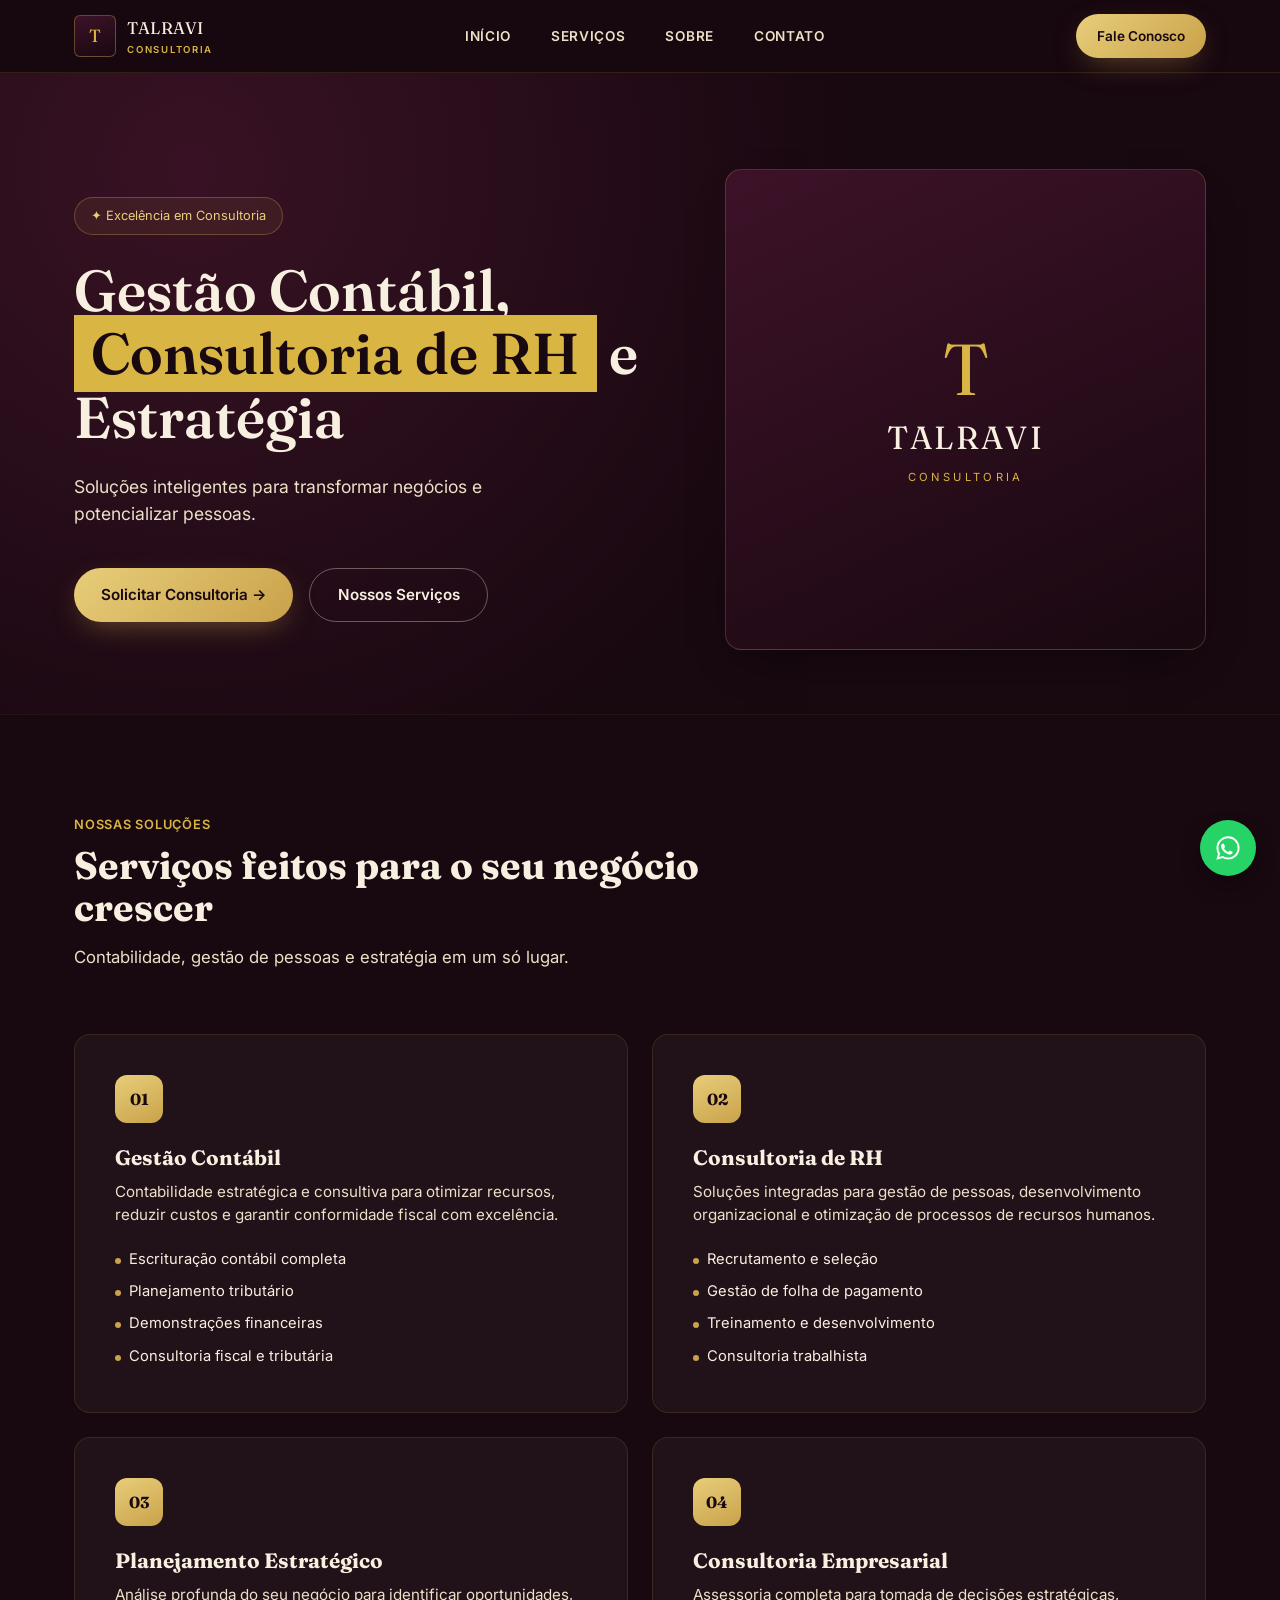
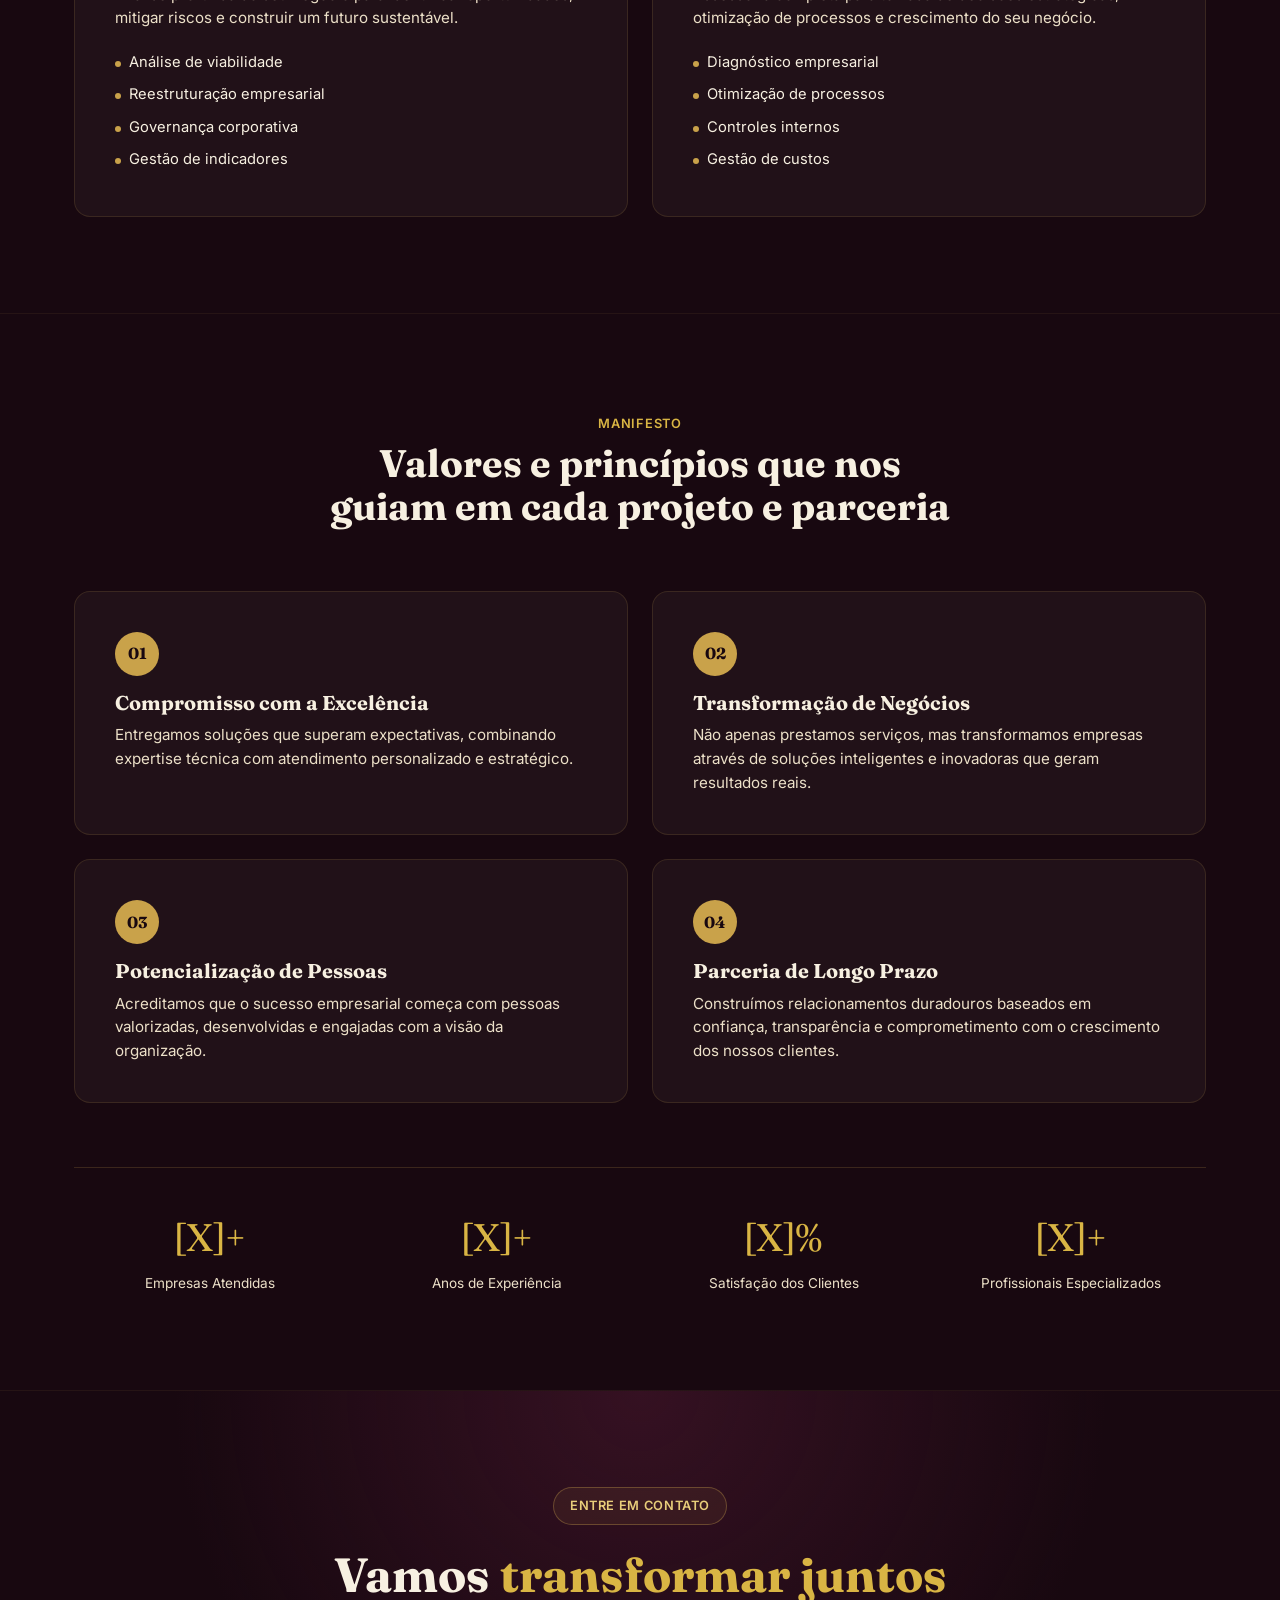
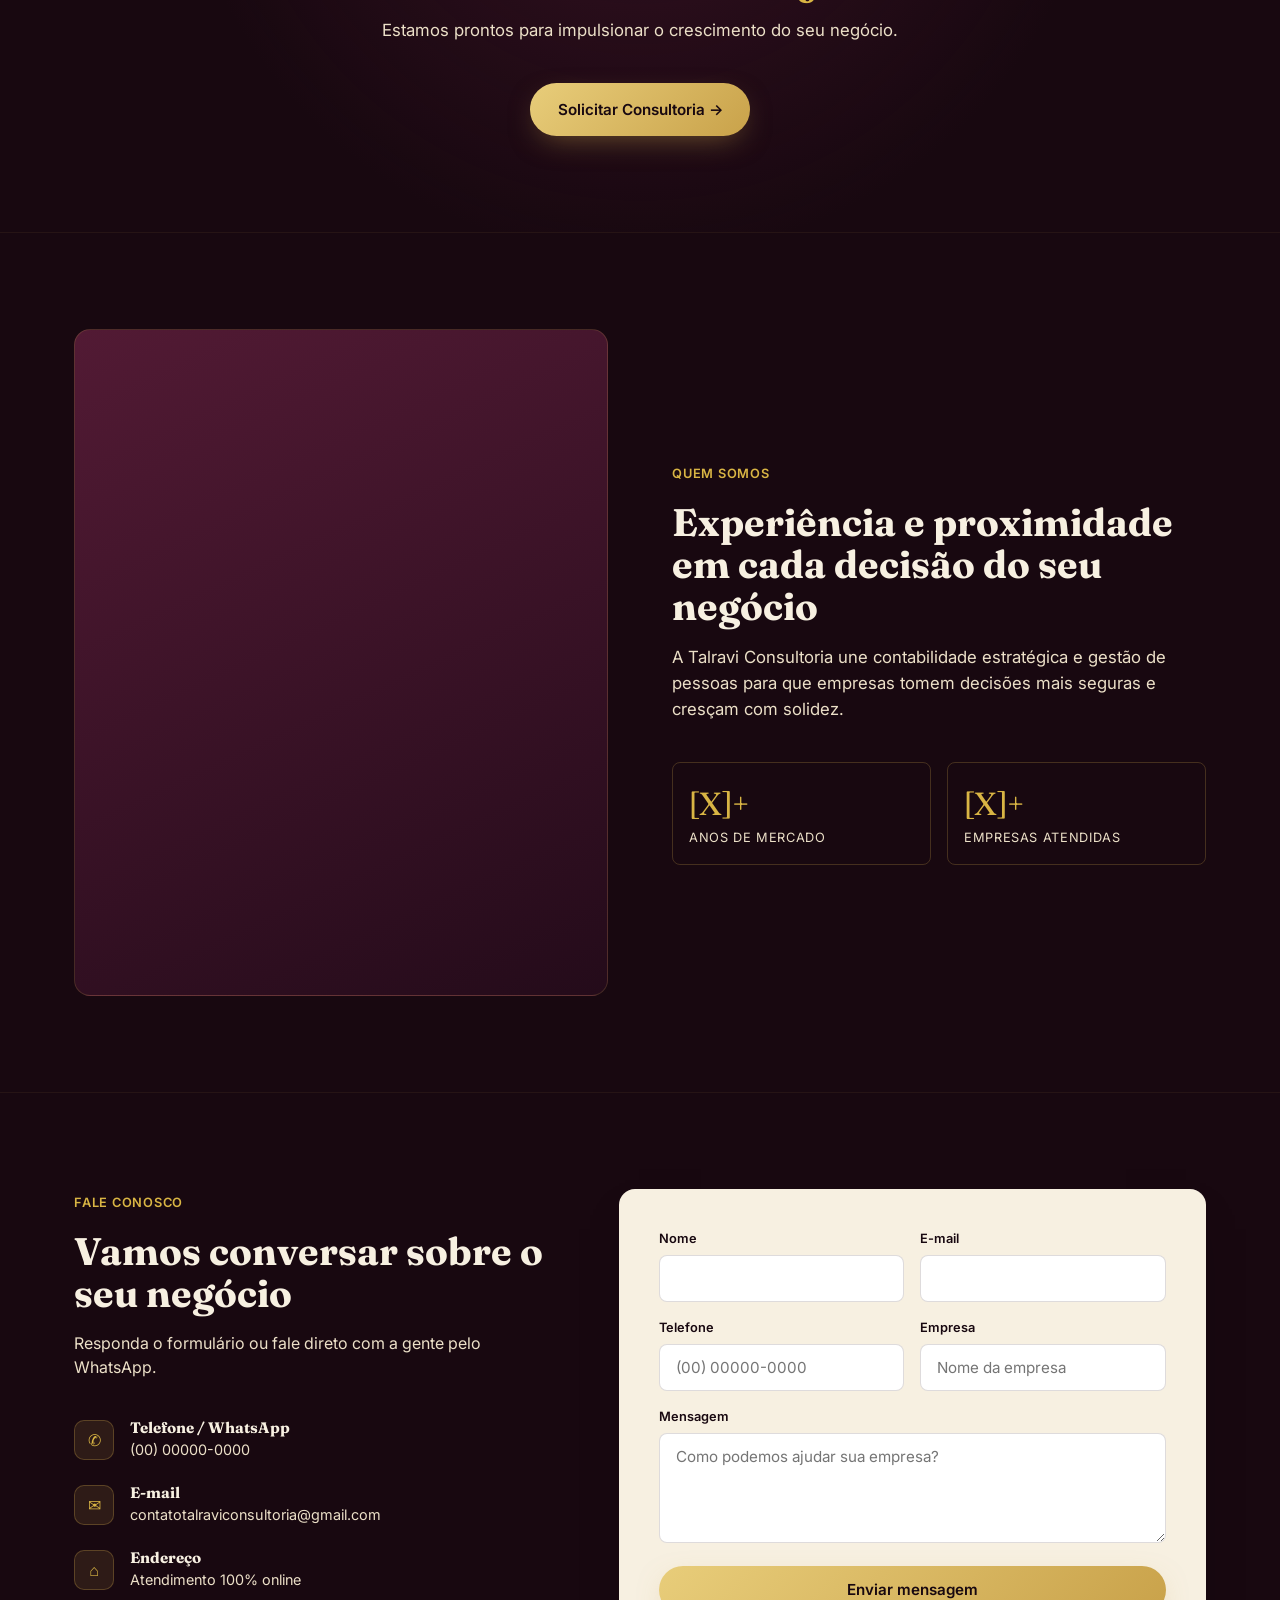
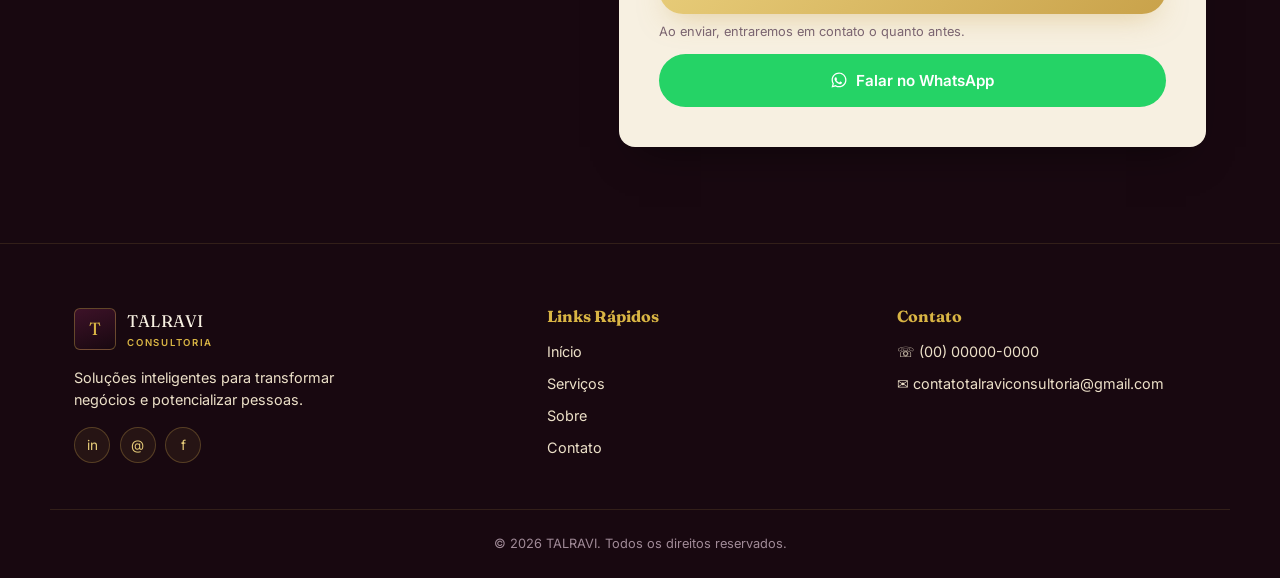
==== index.html @ aa371573 "Update index.html" ====
<!DOCTYPE html>
<html lang="pt-BR">
<head>
<meta charset="UTF-8" />
<meta name="viewport" content="width=device-width, initial-scale=1.0" />
<title>Talravi Consultoria — Gestão Contábil e Consultoria de RH</title>
<meta name="description" content="Talravi Consultoria: gestão contábil, consultoria de RH, planejamento estratégico e consultoria empresarial para transformar negócios e potencializar pessoas." />
<link rel="preconnect" href="https://fonts.googleapis.com">
<link rel="preconnect" href="https://fonts.gstatic.com" crossorigin>
<link href="https://fonts.googleapis.com/css2?family=Fraunces:opsz,wght@9..144,500;9..144,600;9..144,700&family=Inter:wght@400;500;600;700&display=swap" rel="stylesheet">
<link rel="stylesheet" href="css/style.css" />
</head>
<body>

<header class="site-header">
  <div class="container">
    <a href="#inicio" class="brand">
      <span class="brand-mark">T</span>
      <span class="brand-name">TALRAVI<small>CONSULTORIA</small></span>
    </a>

    <nav class="nav-links" aria-label="Navegação principal">
      <a href="#inicio">Início</a>
      <a href="#servicos">Serviços</a>
      <a href="#sobre">Sobre</a>
      <a href="#contato">Contato</a>
    </nav>

    <div class="header-actions">
      <a href="#contato" class="btn btn-gold btn-sm">Fale Conosco</a>
      <button class="nav-toggle" aria-label="Abrir menu" aria-expanded="false">
        <span></span>
      </button>
    </div>
  </div>
</header>

<main>

  <!-- ===== HERO ===== -->
  <section class="hero" id="inicio">
    <div class="container">
      <div class="hero-copy">
        <span class="eyebrow-pill">✦ Excelência em Consultoria</span>
        <h1 class="hero-title">Gestão Contábil, <mark>Consultoria de RH</mark> e Estratégia</h1>
        <p class="hero-subtitle">Soluções inteligentes para transformar negócios e potencializar pessoas.</p>
        <div class="hero-cta">
          <a href="#contato" class="btn btn-gold">Solicitar Consultoria →</a>
          <a href="#servicos" class="btn btn-outline">Nossos Serviços</a>
        </div>
      </div>
      <div class="hero-visual">
        <div class="brand-lockup">
          <div class="glyph">T</div>
          <div class="word">TALRAVI</div>
          <div class="sub">Consultoria</div>
        </div>
      </div>
    </div>
  </section>

  <!-- ===== SERVIÇOS ===== -->
  <section class="services" id="servicos">
    <div class="container">
      <div class="section-head">
        <span class="eyebrow">Nossas Soluções</span>
        <h2>Serviços feitos para o seu negócio crescer</h2>
        <p>Contabilidade, gestão de pessoas e estratégia em um só lugar.</p>
      </div>

      <div class="services-grid">

        <article class="service-card">
          <span class="badge">01</span>
          <h3>Gestão Contábil</h3>
          <p class="desc">Contabilidade estratégica e consultiva para otimizar recursos, reduzir custos e garantir conformidade fiscal com excelência.</p>
          <ul>
            <li>Escrituração contábil completa</li>
            <li>Planejamento tributário</li>
            <li>Demonstrações financeiras</li>
            <li>Consultoria fiscal e tributária</li>
          </ul>
        </article>

        <article class="service-card">
          <span class="badge">02</span>
          <h3>Consultoria de RH</h3>
          <p class="desc">Soluções integradas para gestão de pessoas, desenvolvimento organizacional e otimização de processos de recursos humanos.</p>
          <ul>
            <li>Recrutamento e seleção</li>
            <li>Gestão de folha de pagamento</li>
            <li>Treinamento e desenvolvimento</li>
            <li>Consultoria trabalhista</li>
          </ul>
        </article>

        <article class="service-card">
          <span class="badge">03</span>
          <h3>Planejamento Estratégico</h3>
          <p class="desc">Análise profunda do seu negócio para identificar oportunidades, mitigar riscos e construir um futuro sustentável.</p>
          <ul>
            <li>Análise de viabilidade</li>
            <li>Reestruturação empresarial</li>
            <li>Governança corporativa</li>
            <li>Gestão de indicadores</li>
          </ul>
        </article>

        <article class="service-card">
          <span class="badge">04</span>
          <h3>Consultoria Empresarial</h3>
          <p class="desc">Assessoria completa para tomada de decisões estratégicas, otimização de processos e crescimento do seu negócio.</p>
          <ul>
            <li>Diagnóstico empresarial</li>
            <li>Otimização de processos</li>
            <li>Controles internos</li>
            <li>Gestão de custos</li>
          </ul>
        </article>

      </div>
    </div>
  </section>

  <!-- ===== MANIFESTO / VALORES ===== -->
  <section class="manifesto" id="manifesto">
    <div class="container">
      <div class="section-head on-dark center">
        <span class="eyebrow">Manifesto</span>
        <h2>Valores e princípios que nos guiam em cada projeto e parceria</h2>
      </div>
      <div class="manifesto-grid">
        <article class="manifesto-card">
          <span class="badge-round">01</span>
          <h3>Compromisso com a Excelência</h3>
          <p>Entregamos soluções que superam expectativas, combinando expertise técnica com atendimento personalizado e estratégico.</p>
        </article>
        <article class="manifesto-card">
          <span class="badge-round">02</span>
          <h3>Transformação de Negócios</h3>
          <p>Não apenas prestamos serviços, mas transformamos empresas através de soluções inteligentes e inovadoras que geram resultados reais.</p>
        </article>
        <article class="manifesto-card">
          <span class="badge-round">03</span>
          <h3>Potencialização de Pessoas</h3>
          <p>Acreditamos que o sucesso empresarial começa com pessoas valorizadas, desenvolvidas e engajadas com a visão da organização.</p>
        </article>
        <article class="manifesto-card">
          <span class="badge-round">04</span>
          <h3>Parceria de Longo Prazo</h3>
          <p>Construímos relacionamentos duradouros baseados em confiança, transparência e comprometimento com o crescimento dos nossos clientes.</p>
        </article>
      </div>

      <!-- TODO: confirme com a cliente se estes números são reais antes de publicar -->
      <div class="stats-bar">
        <div class="stat-item"><div class="num">[X]+</div><div class="label">Empresas Atendidas</div></div>
        <div class="stat-item"><div class="num">[X]+</div><div class="label">Anos de Experiência</div></div>
        <div class="stat-item"><div class="num">[X]%</div><div class="label">Satisfação dos Clientes</div></div>
        <div class="stat-item"><div class="num">[X]+</div><div class="label">Profissionais Especializados</div></div>
      </div>
    </div>
  </section>

  <!-- ===== CTA ===== -->
  <section class="cta-banner">
    <div class="container">
      <span class="eyebrow-pill dark">Entre em Contato</span>
      <h2>Vamos <span class="highlight">transformar juntos</span></h2>
      <p>Estamos prontos para impulsionar o crescimento do seu negócio.</p>
      <a href="#contato" class="btn btn-gold">Solicitar Consultoria →</a>
    </div>
  </section>

  <!-- ===== SOBRE ===== -->
  <!-- TODO: troque o texto abaixo pelo conteúdo real que a Talravi te enviar -->
  <section class="about" id="sobre">
    <div class="container">
      <div class="about-media"></div>
      <div class="about-copy">
        <span class="eyebrow">Quem Somos</span>
        <h2 style="color: var(--cream-100); font-size: clamp(1.8rem, 3vw, 2.5rem); margin-top: 1rem;">
          Experiência e proximidade em cada decisão do seu negócio
        </h2>
        <p style="margin-top: 1rem; color: var(--cream-200); font-size: 1.05rem;">
          A Talravi Consultoria une contabilidade estratégica e gestão de pessoas para que empresas tomem decisões
          mais seguras e cresçam com solidez.
        </p>
        <div class="about-stats">
          <div class="stat"><div class="num">[X]+</div><div class="label">Anos de mercado</div></div>
          <div class="stat"><div class="num">[X]+</div><div class="label">Empresas atendidas</div></div>
        </div>
      </div>
    </div>
  </section>

  <!-- ===== CONTATO ===== -->
  <section class="contact" id="contato">
    <div class="container">
      <div class="contact-info">
        <span class="eyebrow">Fale Conosco</span>
        <h2 style="color: var(--cream-100); font-size: clamp(1.8rem, 3vw, 2.5rem); margin-top: 1rem;">
          Vamos conversar sobre o seu negócio
        </h2>
        <p style="margin-top: 1rem; color: var(--cream-200);">Responda o formulário ou fale direto com a gente pelo WhatsApp.</p>

        <div class="contact-info-list">
          <div class="contact-info-item">
            <span class="icon">✆</span>
            <div><h4>Telefone / WhatsApp</h4><p>(00) 00000-0000</p></div>
          </div>
          <div class="contact-info-item">
            <span class="icon">✉</span>
            <div><h4>E-mail</h4><p>contatotalraviconsultoria@gmail.com</p></div>
          </div>
          <div class="contact-info-item">
            <span class="icon">⌂</span>
            <div><h4>Endereço</h4><p>Atendimento 100% online</p></div>
          </div>
        </div>
      </div>

      <form class="contact-form" id="contact-form">
        <div class="form-row">
          <div class="field">
            <label for="nome">Nome</label>
            <input type="text" id="nome" name="nome" required />
          </div>
          <div class="field">
            <label for="email">E-mail</label>
            <input type="email" id="email" name="email" required />
          </div>
        </div>
        <div class="form-row">
          <div class="field">
            <label for="telefone">Telefone</label>
            <input type="tel" id="telefone" name="telefone" placeholder="(00) 00000-0000" />
          </div>
          <div class="field">
            <label for="empresa">Empresa</label>
            <input type="text" id="empresa" name="empresa" placeholder="Nome da empresa" />
          </div>
        </div>
        <div class="field">
          <label for="mensagem">Mensagem</label>
          <textarea id="mensagem" name="mensagem" placeholder="Como podemos ajudar sua empresa?" required></textarea>
        </div>
        <button type="submit" class="btn btn-gold" style="width: 100%; justify-content: center;">Enviar mensagem</button>
        <p class="form-note">Ao enviar, entraremos em contato o quanto antes.</p>
        <p class="form-status" id="form-status"></p>

        <!-- TODO: troque SEUNUMERO pelo número de WhatsApp da Talravi -->
        <a href="https://wa.me/55SNUMERO" target="_blank" rel="noopener" class="btn btn-whatsapp" style="width: 100%; justify-content: center; margin-top: 0.8rem;">
          <svg width="18" height="18" viewBox="0 0 24 24" fill="currentColor"><path d="M12.04 2C6.58 2 2.13 6.45 2.13 11.91c0 1.75.46 3.45 1.32 4.95L2.05 22l5.25-1.38a9.9 9.9 0 0 0 4.74 1.21h.01c5.46 0 9.9-4.45 9.9-9.91 0-2.65-1.03-5.14-2.9-7.01A9.82 9.82 0 0 0 12.04 2m0 1.67c2.2 0 4.27.86 5.82 2.42a8.2 8.2 0 0 1 2.41 5.82c0 4.54-3.7 8.23-8.24 8.23a8.2 8.2 0 0 1-4.19-1.15l-.3-.18-3.12.82.83-3.04-.2-.31a8.18 8.18 0 0 1-1.25-4.37c0-4.54 3.7-8.24 8.24-8.24m-4.53 4.7c-.16 0-.42.06-.64.3-.22.24-.85.83-.85 2.03 0 1.2.87 2.35 1 2.51.12.16 1.7 2.71 4.2 3.7 2.07.82 2.49.66 2.94.62.45-.04 1.45-.59 1.65-1.16.2-.57.2-1.06.14-1.16-.06-.1-.22-.16-.46-.28-.24-.12-1.45-.72-1.68-.8-.22-.08-.38-.12-.55.12-.16.24-.63.8-.77.96-.14.16-.28.18-.52.06-.24-.12-1.02-.38-1.94-1.2-.72-.64-1.2-1.43-1.34-1.67-.14-.24-.02-.37.1-.49.11-.11.24-.28.36-.42.12-.14.16-.24.24-.4.08-.16.04-.3-.02-.42-.06-.12-.55-1.34-.76-1.83-.2-.48-.4-.42-.55-.42h-.47Z"/></svg>
          Falar no WhatsApp
        </a>
      </form>
    </div>
  </section>

</main>

<footer class="site-footer">
  <div class="container footer-grid">
    <div class="footer-col footer-brand">
      <div class="brand">
        <span class="brand-mark">T</span>
        <span class="brand-name">TALRAVI<small>CONSULTORIA</small></span>
      </div>
      <p>Soluções inteligentes para transformar negócios e potencializar pessoas.</p>
      <div class="footer-social">
        <!-- TODO: troque # pelos links reais das redes sociais -->
        <a href="#" aria-label="LinkedIn" target="_blank" rel="noopener">in</a>
        <a href="#" aria-label="Instagram" target="_blank" rel="https://www.instagram.com/talravi.consultoria">@</a>
        <a href="#" aria-label="Facebook" target="_blank" rel="noopener">f</a>
      </div>
    </div>

    <div class="footer-col">
      <h4>Links Rápidos</h4>
      <a href="#inicio">Início</a>
      <a href="#servicos">Serviços</a>
      <a href="#sobre">Sobre</a>
      <a href="#contato">Contato</a>
    </div>

    <div class="footer-col">
      <h4>Contato</h4>
      <!-- TODO: substitua pelos dados reais -->
      <p>☏ (00) 00000-0000</p>
      <p>✉ contatotalraviconsultoria@gmail.com</p>
    </div>
  </div>

  <div class="container footer-bottom">
    <p class="footer-copy">© <span id="year"></span> TALRAVI. Todos os direitos reservados.</p>
  </div>
</footer>

<!-- TODO: troque SEUNUMERO pelo número de WhatsApp da Talravi (DDI+DDD+número, só dígitos) -->
<a class="whatsapp-float" href="https://wa.me/55SEUNUMERO" target="_blank" rel="noopener" aria-label="Falar no WhatsApp">
  <svg width="28" height="28" viewBox="0 0 24 24" fill="white"><path d="M12.04 2C6.58 2 2.13 6.45 2.13 11.91c0 1.75.46 3.45 1.32 4.95L2.05 22l5.25-1.38a9.9 9.9 0 0 0 4.74 1.21h.01c5.46 0 9.9-4.45 9.9-9.91 0-2.65-1.03-5.14-2.9-7.01A9.82 9.82 0 0 0 12.04 2m0 1.67c2.2 0 4.27.86 5.82 2.42a8.2 8.2 0 0 1 2.41 5.82c0 4.54-3.7 8.23-8.24 8.23a8.2 8.2 0 0 1-4.19-1.15l-.3-.18-3.12.82.83-3.04-.2-.31a8.18 8.18 0 0 1-1.25-4.37c0-4.54 3.7-8.24 8.24-8.24m-4.53 4.7c-.16 0-.42.06-.64.3-.22.24-.85.83-.85 2.03 0 1.2.87 2.35 1 2.51.12.16 1.7 2.71 4.2 3.7 2.07.82 2.49.66 2.94.62.45-.04 1.45-.59 1.65-1.16.2-.57.2-1.06.14-1.16-.06-.1-.22-.16-.46-.28-.24-.12-1.45-.72-1.68-.8-.22-.08-.38-.12-.55.12-.16.24-.63.8-.77.96-.14.16-.28.18-.52.06-.24-.12-1.02-.38-1.94-1.2-.72-.64-1.2-1.43-1.34-1.67-.14-.24-.02-.37.1-.49.11-.11.24-.28.36-.42.12-.14.16-.24.24-.4.08-.16.04-.3-.02-.42-.06-.12-.55-1.34-.76-1.83-.2-.48-.4-.42-.55-.42h-.47Z"/></svg>
</a>

<script src="js/main.js"></script>
</body>
</html>
---- css/style.css ----
/* ==========================================================================
   Talravi Consultoria — style.css
   Tema unificado: fundo vinho escuro em toda a página + acentos dourados.
   ========================================================================== */

:root {
  --wine-950: #180810;
  --wine-900: #240b1a;
  --wine-800: #3d1228;
  --wine-700: #521a34;
  --gold-500: #c9a24a;
  --gold-400: #d9b544;
  --gold-300: #e8cd7a;
  --cream-100: #f7f0e1;
  --cream-200: #ece0c8;
  --ink-900: #211018;
  --white: #ffffff;

  --font-display: "Fraunces", "Playfair Display", Georgia, serif;
  --font-body: "Inter", -apple-system, BlinkMacSystemFont, sans-serif;

  --space-1: 0.5rem;
  --space-2: 1rem;
  --space-3: 1.5rem;
  --space-4: 2.5rem;
  --space-5: 4rem;
  --space-6: 6rem;

  --radius-sm: 8px;
  --radius-md: 16px;
  --radius-pill: 999px;

  --shadow-card: 0 20px 40px -20px rgba(0, 0, 0, 0.5);
  --shadow-gold: 0 10px 30px -10px rgba(201, 162, 74, 0.5);
}

*, *::before, *::after { box-sizing: border-box; }
html { scroll-behavior: smooth; }
body {
  margin: 0;
  font-family: var(--font-body);
  color: var(--cream-100);
  background: var(--wine-950);
  line-height: 1.55;
  -webkit-font-smoothing: antialiased;
}
img { max-width: 100%; display: block; }
a { color: inherit; text-decoration: none; }
ul { list-style: none; margin: 0; padding: 0; }
h1, h2, h3, h4 { font-family: var(--font-display); margin: 0; line-height: 1.1; }
p { margin: 0; }
button { font-family: inherit; cursor: pointer; border: none; background: none; }

:focus-visible { outline: 3px solid var(--gold-400); outline-offset: 3px; }

@media (prefers-reduced-motion: reduce) {
  *, *::before, *::after {
    animation-duration: 0.01ms !important;
    animation-iteration-count: 1 !important;
    transition-duration: 0.01ms !important;
    scroll-behavior: auto !important;
  }
}

.container { width: 100%; max-width: 1180px; margin-inline: auto; padding-inline: var(--space-3); }

.eyebrow {
  display: inline-flex; align-items: center; gap: 0.5rem;
  font-size: 0.8rem; letter-spacing: 0.06em; text-transform: uppercase;
  color: var(--gold-400); font-weight: 600;
}

/* ---------- Botões ---------- */
.btn {
  display: inline-flex; align-items: center; gap: 0.5rem;
  padding: 0.9rem 1.7rem; border-radius: var(--radius-pill);
  font-weight: 600; font-size: 0.95rem;
  transition: transform 0.2s ease, box-shadow 0.2s ease, background 0.2s ease;
  white-space: nowrap;
}
.btn:hover { transform: translateY(-2px); }
.btn-gold { background: linear-gradient(135deg, var(--gold-300), var(--gold-500)); color: var(--wine-950); box-shadow: var(--shadow-gold); }
.btn-gold:hover { box-shadow: 0 14px 34px -10px rgba(201, 162, 74, 0.65); }
.btn-outline { background: transparent; border: 1.5px solid rgba(247, 240, 225, 0.35); color: var(--cream-100); }
.btn-outline:hover { border-color: var(--gold-400); color: var(--gold-300); }
.btn-sm { padding: 0.7rem 1.3rem; font-size: 0.85rem; }
.btn-whatsapp { background: #25D366; color: #ffffff; }
.btn-whatsapp:hover { background: #21bd5a; }

/* ---------- Header ---------- */
.site-header {
  position: sticky; top: 0; z-index: 100;
  background: rgba(24, 8, 16, 0.92);
  backdrop-filter: blur(10px);
  border-bottom: 1px solid rgba(201, 162, 74, 0.15);
}
.site-header .container { display: flex; align-items: center; justify-content: space-between; padding-block: 0.9rem; position: relative; }
.brand { display: flex; align-items: center; gap: 0.7rem; }
.brand-mark {
  width: 42px; height: 42px; border-radius: 6px;
  background: linear-gradient(160deg, var(--wine-800), var(--wine-950));
  border: 1px solid rgba(201, 162, 74, 0.4);
  display: grid; place-items: center; color: var(--gold-400);
  font-family: var(--font-display); font-size: 1.1rem;
}
.brand-name { font-family: var(--font-display); color: var(--cream-100); font-size: 1.05rem; letter-spacing: 0.03em; }
.brand-name small { display: block; font-family: var(--font-body); font-size: 0.6rem; letter-spacing: 0.18em; color: var(--gold-400); font-weight: 600; margin-top: 2px; }

.nav-links { display: flex; gap: var(--space-4); }
.nav-links a {
  color: var(--cream-200); font-size: 0.85rem; font-weight: 600;
  letter-spacing: 0.05em; text-transform: uppercase;
  transition: color 0.2s ease; position: relative;
}
.nav-links a::after { content: ""; position: absolute; left: 0; bottom: -6px; width: 0; height: 2px; background: var(--gold-400); transition: width 0.2s ease; }
.nav-links a:hover { color: var(--gold-300); }
.nav-links a:hover::after { width: 100%; }

.header-actions { display: flex; align-items: center; gap: var(--space-2); }

.nav-toggle {
  display: none; width: 40px; height: 40px; border-radius: 8px;
  border: 1px solid rgba(201, 162, 74, 0.3);
  align-items: center; justify-content: center;
}
.nav-toggle span, .nav-toggle span::before, .nav-toggle span::after {
  content: ""; display: block; width: 18px; height: 2px; background: var(--gold-300); position: relative; transition: 0.2s ease;
}
.nav-toggle span::before { position: absolute; top: -6px; }
.nav-toggle span::after { position: absolute; top: 6px; }
.nav-toggle[aria-expanded="true"] span { background: transparent; }
.nav-toggle[aria-expanded="true"] span::before { transform: rotate(45deg); top: 0; }
.nav-toggle[aria-expanded="true"] span::after { transform: rotate(-45deg); top: 0; }

/* ---------- Hero ---------- */
.hero {
  background: radial-gradient(circle at 15% 15%, rgba(82, 26, 52, 0.55), transparent 55%), var(--wine-950);
  padding-block: var(--space-6) var(--space-5); overflow: hidden;
}
.hero .container { display: grid; grid-template-columns: 1.1fr 0.9fr; gap: var(--space-5); align-items: center; }
.hero-copy .eyebrow-pill {
  display: inline-flex; align-items: center; gap: 0.5rem;
  padding: 0.5rem 1rem; border-radius: var(--radius-pill);
  border: 1px solid rgba(201, 162, 74, 0.35); background: rgba(201, 162, 74, 0.08);
  font-size: 0.8rem; color: var(--gold-300); margin-bottom: var(--space-3);
}
.hero-title { font-size: clamp(2.4rem, 4.5vw, 3.6rem); font-weight: 600; color: var(--cream-100); }
.hero-title mark { background: var(--gold-400); color: var(--wine-950); padding: 0.05em 0.3em; box-decoration-break: clone; -webkit-box-decoration-break: clone; }
.hero-subtitle { margin-top: var(--space-3); font-size: 1.1rem; color: var(--cream-200); max-width: 42ch; }
.hero-cta { display: flex; flex-wrap: wrap; gap: var(--space-2); margin-top: var(--space-4); }
.hero-visual {
  aspect-ratio: 1 / 1; border-radius: var(--radius-md);
  background: linear-gradient(155deg, var(--wine-800), var(--wine-950));
  border: 1px solid rgba(201, 162, 74, 0.25);
  display: grid; place-items: center; box-shadow: var(--shadow-card);
}
.hero-visual .brand-lockup { text-align: center; color: var(--gold-300); }
.hero-visual .brand-lockup .glyph { font-family: var(--font-display); font-size: 4.5rem; color: var(--gold-400); line-height: 1; }
.hero-visual .brand-lockup .word { font-family: var(--font-display); font-size: 2rem; letter-spacing: 0.08em; color: var(--cream-100); margin-top: var(--space-1); }
.hero-visual .brand-lockup .sub { font-size: 0.7rem; letter-spacing: 0.3em; text-transform: uppercase; color: var(--gold-400); margin-top: 0.4rem; }

/* ---------- Seções genéricas ---------- */
section { padding-block: var(--space-6); border-top: 1px solid rgba(201, 162, 74, 0.08); }
.hero { border-top: none; }
.section-head { max-width: 640px; margin-bottom: var(--space-5); }
.section-head h2 { font-size: clamp(1.8rem, 3vw, 2.5rem); margin-top: var(--space-1); color: var(--cream-100); }
.section-head p { margin-top: var(--space-2); color: var(--cream-200); font-size: 1.05rem; }
.section-head.center { margin-inline: auto; text-align: center; }

/* ---------- Serviços ---------- */
.services-grid { display: grid; grid-template-columns: repeat(2, 1fr); gap: var(--space-3); }
.service-card {
  background: rgba(247, 240, 225, 0.04); border-radius: var(--radius-md); padding: var(--space-4);
  border: 1px solid rgba(201, 162, 74, 0.15);
  position: relative; overflow: hidden;
}
.service-card .badge {
  width: 48px; height: 48px; border-radius: 12px;
  background: linear-gradient(155deg, var(--gold-300), var(--gold-500));
  display: grid; place-items: center; color: var(--wine-950);
  font-family: var(--font-display); font-weight: 700; margin-bottom: var(--space-3);
}
.service-card h3 { font-size: 1.3rem; color: var(--cream-100); margin-bottom: 0.6rem; }
.service-card p.desc { color: var(--cream-200); font-size: 0.95rem; margin-bottom: var(--space-2); }
.service-card ul li { display: flex; align-items: baseline; gap: 0.5rem; padding: 0.3rem 0; font-size: 0.92rem; color: var(--cream-100); }
.service-card ul li::before { content: ""; width: 6px; height: 6px; border-radius: 50%; background: var(--gold-500); flex-shrink: 0; }

/* ---------- Manifesto ---------- */
.manifesto-grid { display: grid; grid-template-columns: repeat(2, 1fr); gap: var(--space-3); }
.manifesto-card { background: rgba(247, 240, 225, 0.04); border: 1px solid rgba(201, 162, 74, 0.15); border-radius: var(--radius-md); padding: var(--space-4); }
.badge-round {
  display: inline-grid; place-items: center; width: 44px; height: 44px; border-radius: 50%;
  background: var(--gold-500); color: var(--wine-950); font-family: var(--font-display); font-weight: 700; margin-bottom: var(--space-2);
}
.manifesto-card h3 { font-size: 1.25rem; color: var(--cream-100); margin-bottom: 0.6rem; }
.manifesto-card p { color: var(--cream-200); font-size: 0.95rem; }

.stats-bar {
  margin-top: var(--space-5); padding-top: var(--space-4);
  border-top: 1px solid rgba(201, 162, 74, 0.2);
  display: grid; grid-template-columns: repeat(4, 1fr); gap: var(--space-2); text-align: center;
}
.stats-bar .num { font-family: var(--font-display); font-size: 2.4rem; color: var(--gold-400); }
.stats-bar .label { font-size: 0.85rem; color: var(--cream-200); margin-top: 0.3rem; }

/* ---------- CTA banner ---------- */
.cta-banner {
  text-align: center;
  background: radial-gradient(circle at 50% 0%, rgba(82, 26, 52, 0.5), transparent 60%), var(--wine-950);
}
.cta-banner .eyebrow-pill.dark {
  display: inline-flex; padding: 0.5rem 1rem; border-radius: var(--radius-pill);
  border: 1px solid rgba(201, 162, 74, 0.35); background: rgba(201, 162, 74, 0.08);
  color: var(--gold-300); font-size: 0.8rem; font-weight: 600;
  letter-spacing: 0.05em; text-transform: uppercase; margin-bottom: var(--space-3);
}
.cta-banner h2 { font-size: clamp(2rem, 4vw, 3rem); color: var(--cream-100); }
.cta-banner h2 .highlight { color: var(--gold-400); }
.cta-banner p { margin-top: var(--space-2); color: var(--cream-200); font-size: 1.05rem; }
.cta-banner .btn { margin-top: var(--space-4); }

/* ---------- Sobre ---------- */
.about .container { display: grid; grid-template-columns: 1fr 1fr; gap: var(--space-5); align-items: center; }
.about-stats { display: grid; grid-template-columns: repeat(2, 1fr); gap: var(--space-2); margin-top: var(--space-4); }
.stat { border: 1px solid rgba(201, 162, 74, 0.25); border-radius: var(--radius-sm); padding: var(--space-2); }
.stat .num { font-family: var(--font-display); font-size: 2rem; color: var(--gold-400); }
.stat .label { font-size: 0.8rem; color: var(--cream-200); text-transform: uppercase; letter-spacing: 0.05em; }
.about-media { aspect-ratio: 4 / 5; border-radius: var(--radius-md); background: linear-gradient(155deg, var(--wine-700), var(--wine-900)); border: 1px solid rgba(201, 162, 74, 0.2); }

/* ---------- Contato ---------- */
.contact .container { display: grid; grid-template-columns: 0.9fr 1.1fr; gap: var(--space-5); }
.contact-info-list { margin-top: var(--space-4); display: flex; flex-direction: column; gap: var(--space-3); }
.contact-info-item { display: flex; gap: var(--space-2); align-items: flex-start; }
.contact-info-item .icon {
  width: 40px; height: 40px; border-radius: 10px;
  background: rgba(201, 162, 74, 0.12); border: 1px solid rgba(201, 162, 74, 0.3);
  display: grid; place-items: center; color: var(--gold-400); flex-shrink: 0;
}
.contact-info-item h4 { font-size: 0.95rem; color: var(--cream-100); }
.contact-info-item p { color: var(--cream-200); font-size: 0.9rem; margin-top: 2px; }

.contact-form { background: var(--cream-100); border-radius: var(--radius-md); padding: var(--space-4); color: var(--ink-900); box-shadow: var(--shadow-card); }
.form-row { display: grid; grid-template-columns: 1fr 1fr; gap: var(--space-2); }
.field { margin-bottom: var(--space-2); }
.field label { display: block; font-size: 0.8rem; font-weight: 600; margin-bottom: 0.4rem; color: var(--wine-950); }
.field input, .field textarea {
  width: 100%; padding: 0.8rem 1rem; border-radius: var(--radius-sm);
  border: 1.5px solid rgba(33, 16, 24, 0.15); font-family: var(--font-body); font-size: 0.95rem;
  background: var(--white); color: var(--ink-900); transition: border-color 0.2s ease;
}
.field input:focus, .field textarea:focus { border-color: var(--gold-500); outline: none; }
.field textarea { resize: vertical; min-height: 110px; }
.form-note { font-size: 0.8rem; color: #7a6470; margin-top: var(--space-1); }
.form-status { font-size: 0.9rem; margin-top: var(--space-2); display: none; }
.form-status.visible { display: block; }
.form-status.ok { color: #2f7d4f; }
.form-status.err { color: #b23b3b; }

/* ---------- Footer ---------- */
.site-footer { background: var(--wine-950); border-top: 1px solid rgba(201, 162, 74, 0.15); color: var(--cream-200); padding-block: var(--space-5) var(--space-3); }
.footer-grid { display: grid; grid-template-columns: 1.4fr 1fr 1fr; gap: var(--space-4); padding-bottom: var(--space-4); }
.footer-col h4 { color: var(--gold-400); font-size: 1rem; margin-bottom: var(--space-2); }
.footer-col a, .footer-col p { display: block; font-size: 0.9rem; color: var(--cream-200); margin-bottom: 0.6rem; }
.footer-col a:hover { color: var(--gold-300); }
.footer-brand p { max-width: 32ch; margin-top: var(--space-2); }
.footer-social { display: flex; gap: 0.6rem; margin-top: var(--space-2); }
.footer-social a {
  width: 36px; height: 36px; border-radius: 50%;
  border: 1px solid rgba(201, 162, 74, 0.3); background: rgba(201, 162, 74, 0.08);
  display: grid; place-items: center; font-size: 0.85rem; color: var(--gold-300);
  margin-bottom: 0;
}
.footer-social a:hover { background: var(--gold-500); color: var(--wine-950); }
.footer-bottom { border-top: 1px solid rgba(201, 162, 74, 0.15); padding-top: var(--space-3); }
.footer-copy { font-size: 0.8rem; color: #a08a97; text-align: center; }

/* ---------- WhatsApp flutuante ---------- */
.whatsapp-float {
  position: fixed; bottom: 1.5rem; right: 1.5rem; width: 56px; height: 56px; border-radius: 50%;
  background: #25D366; display: grid; place-items: center;
  box-shadow: 0 10px 25px -8px rgba(0,0,0,0.5); z-index: 90; transition: transform 0.2s ease;
}
.whatsapp-float:hover { transform: scale(1.08); }

/* ---------- Responsivo ---------- */
@media (max-width: 900px) {
  .hero .container { grid-template-columns: 1fr; }
  .hero-visual { order: -1; max-width: 340px; margin-inline: auto; width: 100%; }
  .about .container { grid-template-columns: 1fr; }
  .about-media { order: -1; max-width: 340px; margin-inline: auto; width: 100%; }
  .contact .container { grid-template-columns: 1fr; }
  .services-grid { grid-template-columns: 1fr; }
  .manifesto-grid { grid-template-columns: 1fr; }
  .stats-bar { grid-template-columns: repeat(2, 1fr); gap: var(--space-3); }
  .footer-grid { grid-template-columns: 1fr; }
}

@media (max-width: 760px) {
  .nav-links { display: none; }
  .header-actions .btn-gold.btn-sm { display: none; }
  .nav-toggle { display: inline-flex; }
  .site-header.nav-open .nav-links {
    display: flex; flex-direction: column; position: absolute; top: 100%; left: 0; right: 0;
    background: var(--wine-950); padding: var(--space-3); gap: var(--space-2);
    border-bottom: 1px solid rgba(201, 162, 74, 0.2);
  }
  .form-row { grid-template-columns: 1fr; }
}

@media (max-width: 520px) {
  section { padding-block: var(--space-5); }
  .hero { padding-block: var(--space-5) var(--space-4); }
  .hero-cta .btn { width: 100%; justify-content: center; }
}
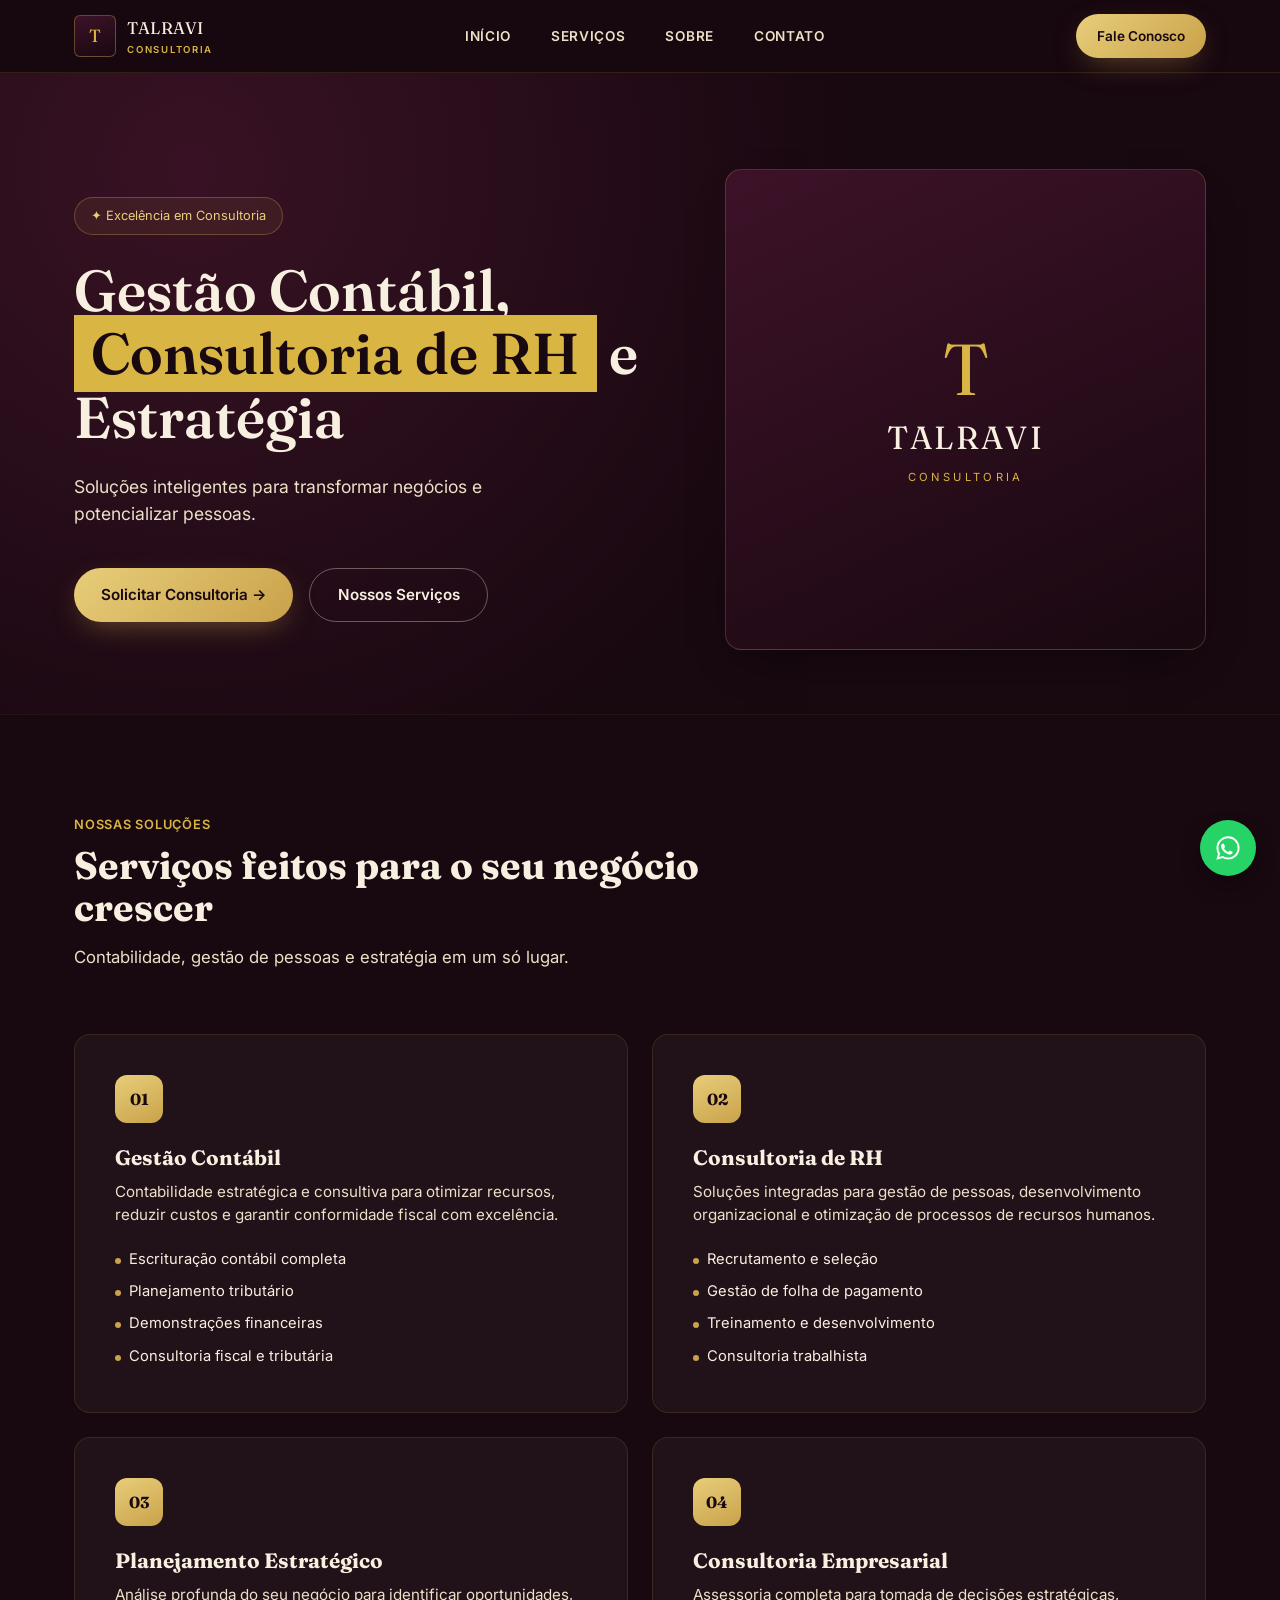
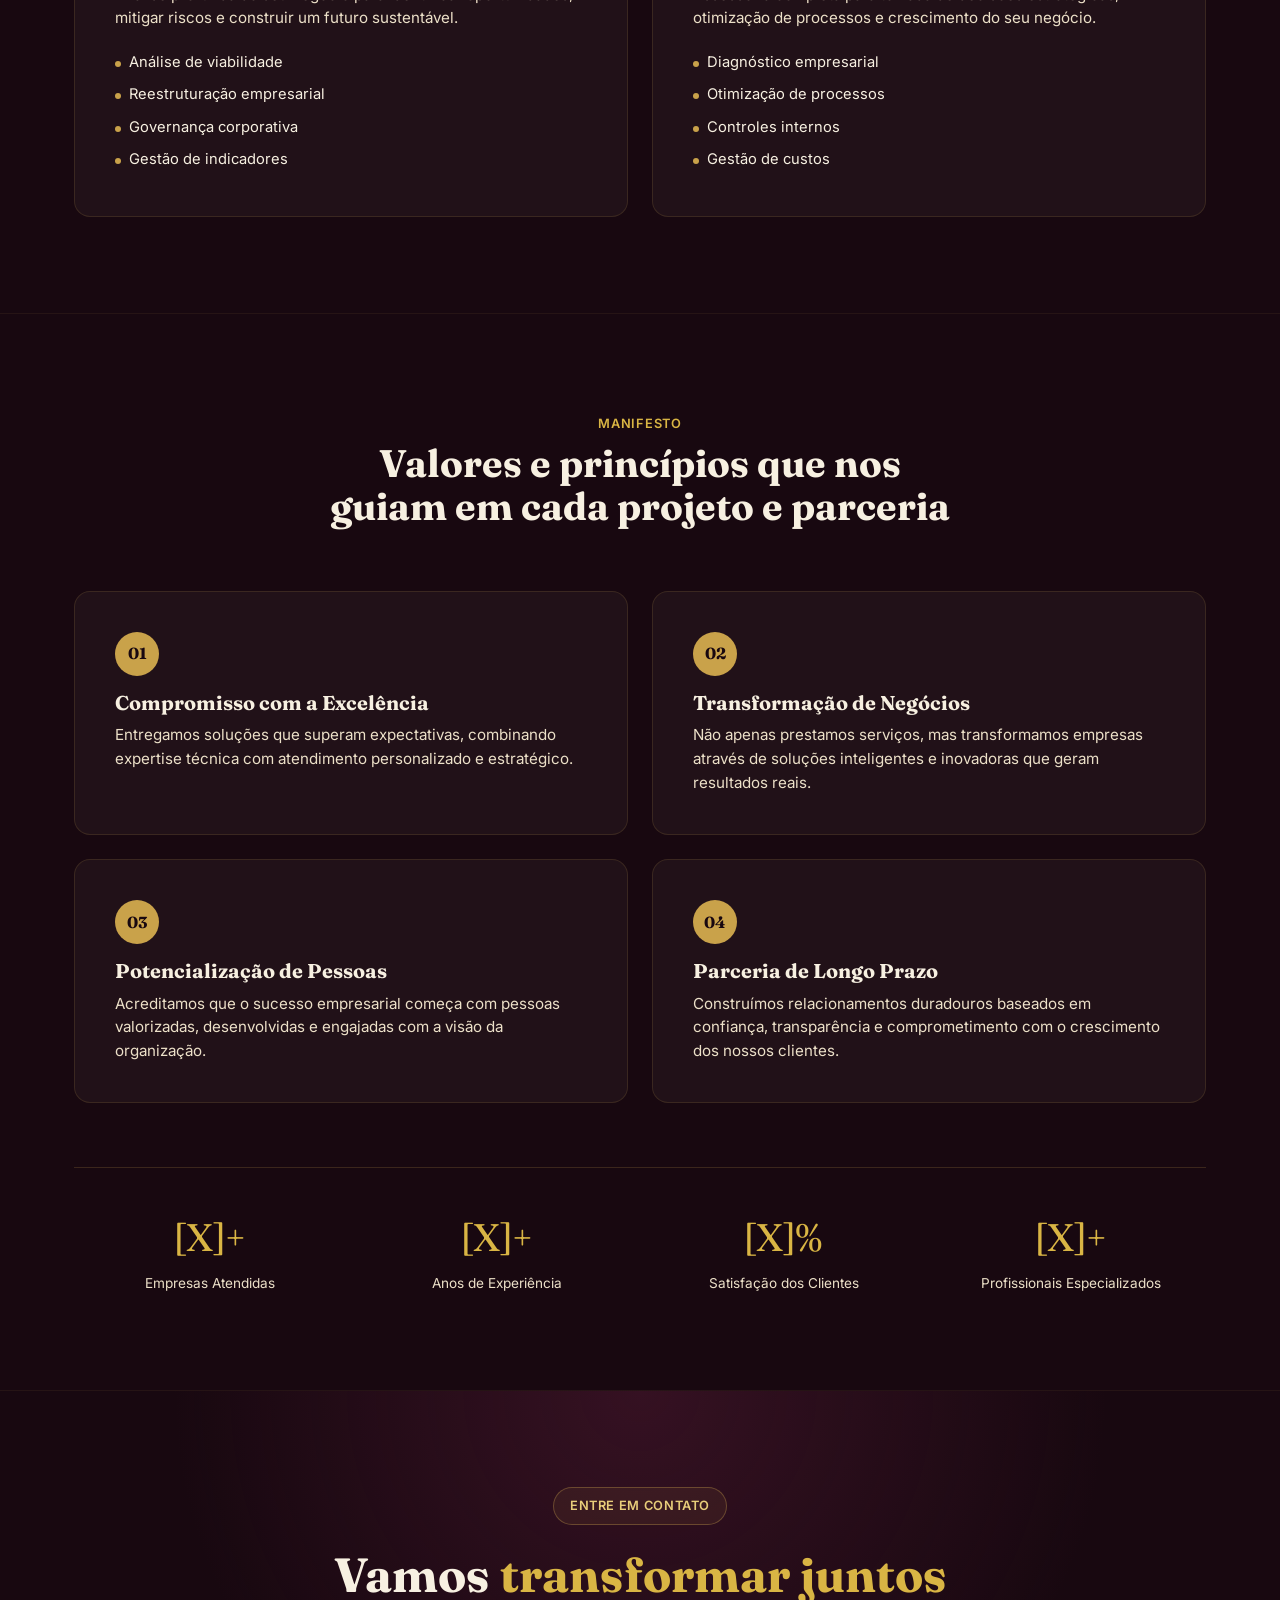
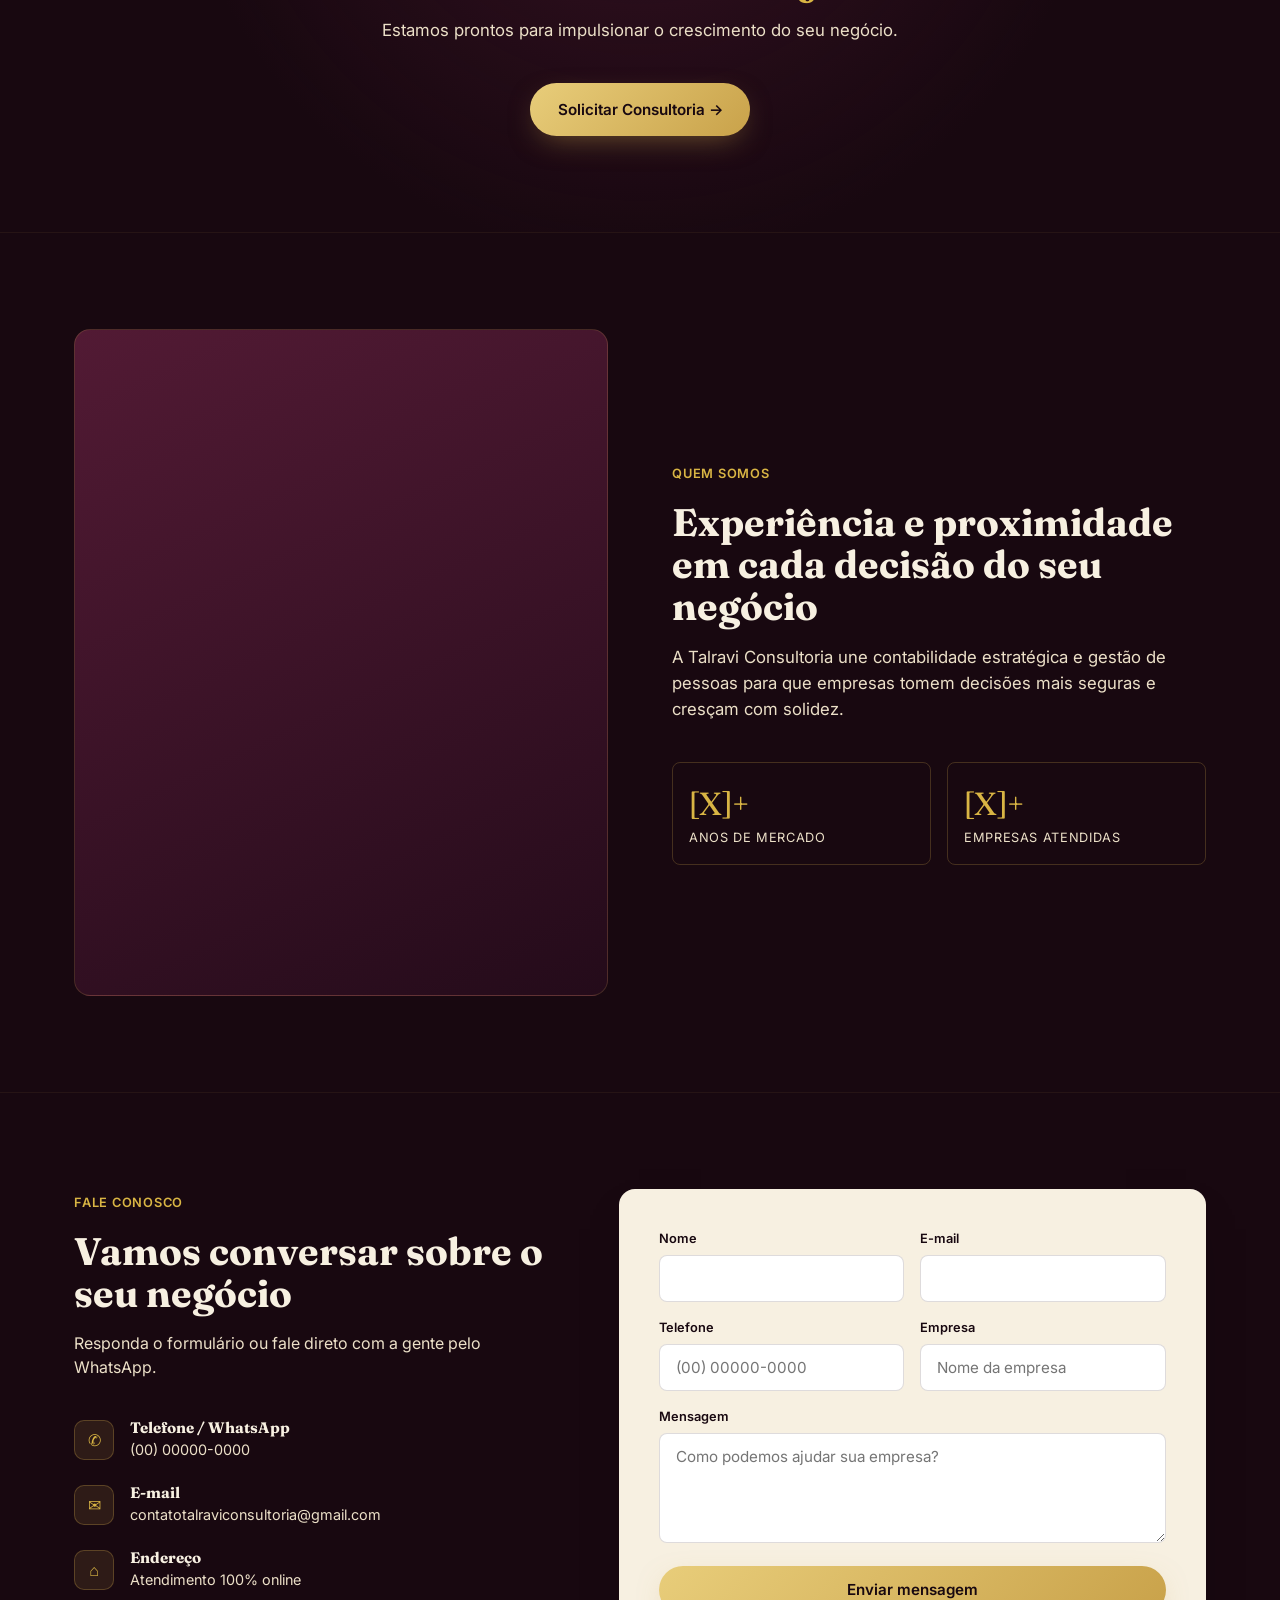
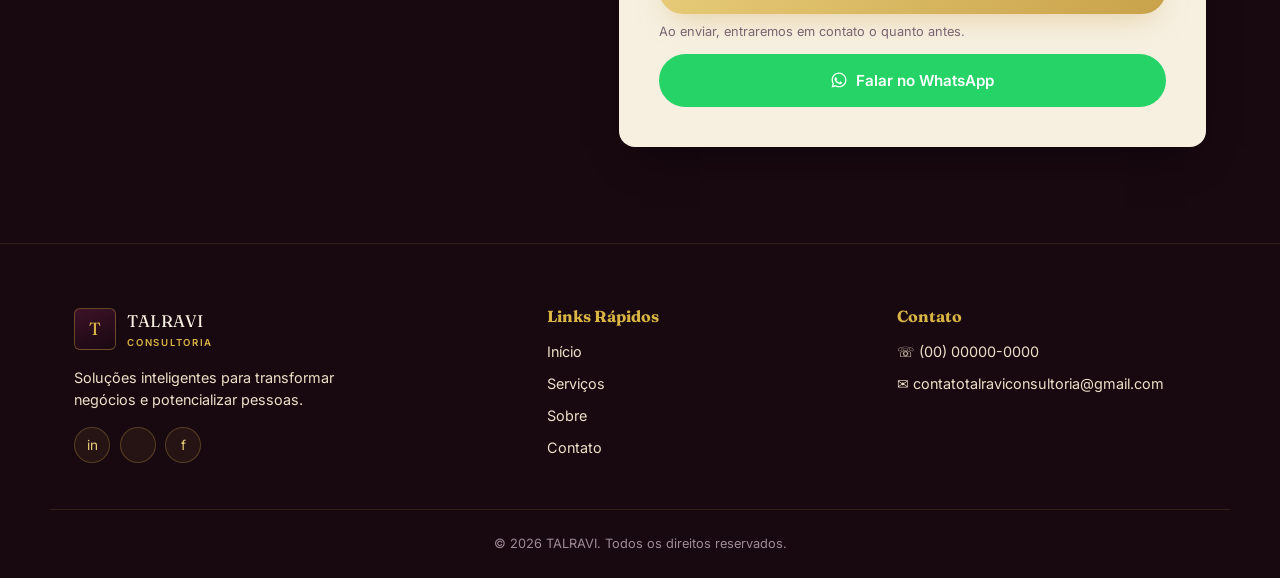
==== commit 3570a91a: "Update index.html" ====
--- a/index.html
+++ b/index.html
@@ -271,11 +271,13 @@
       <div class="footer-social">
         <!-- TODO: troque # pelos links reais das redes sociais -->
         <a href="#" aria-label="LinkedIn" target="_blank" rel="noopener">in</a>
-        <a href="#" aria-label="Instagram" target="_blank" rel="https://www.instagram.com/talravi.consultoria">@</a>
+<a href="https://www.instagram.com/talravi.consultoria" aria-label="Instagram" target="_blank" rel="noopener">
+    <i class="fab fa-instagram"></i>
+</a>
         <a href="#" aria-label="Facebook" target="_blank" rel="noopener">f</a>
       </div>
     </div>
-
+    
     <div class="footer-col">
       <h4>Links Rápidos</h4>
       <a href="#inicio">Início</a>
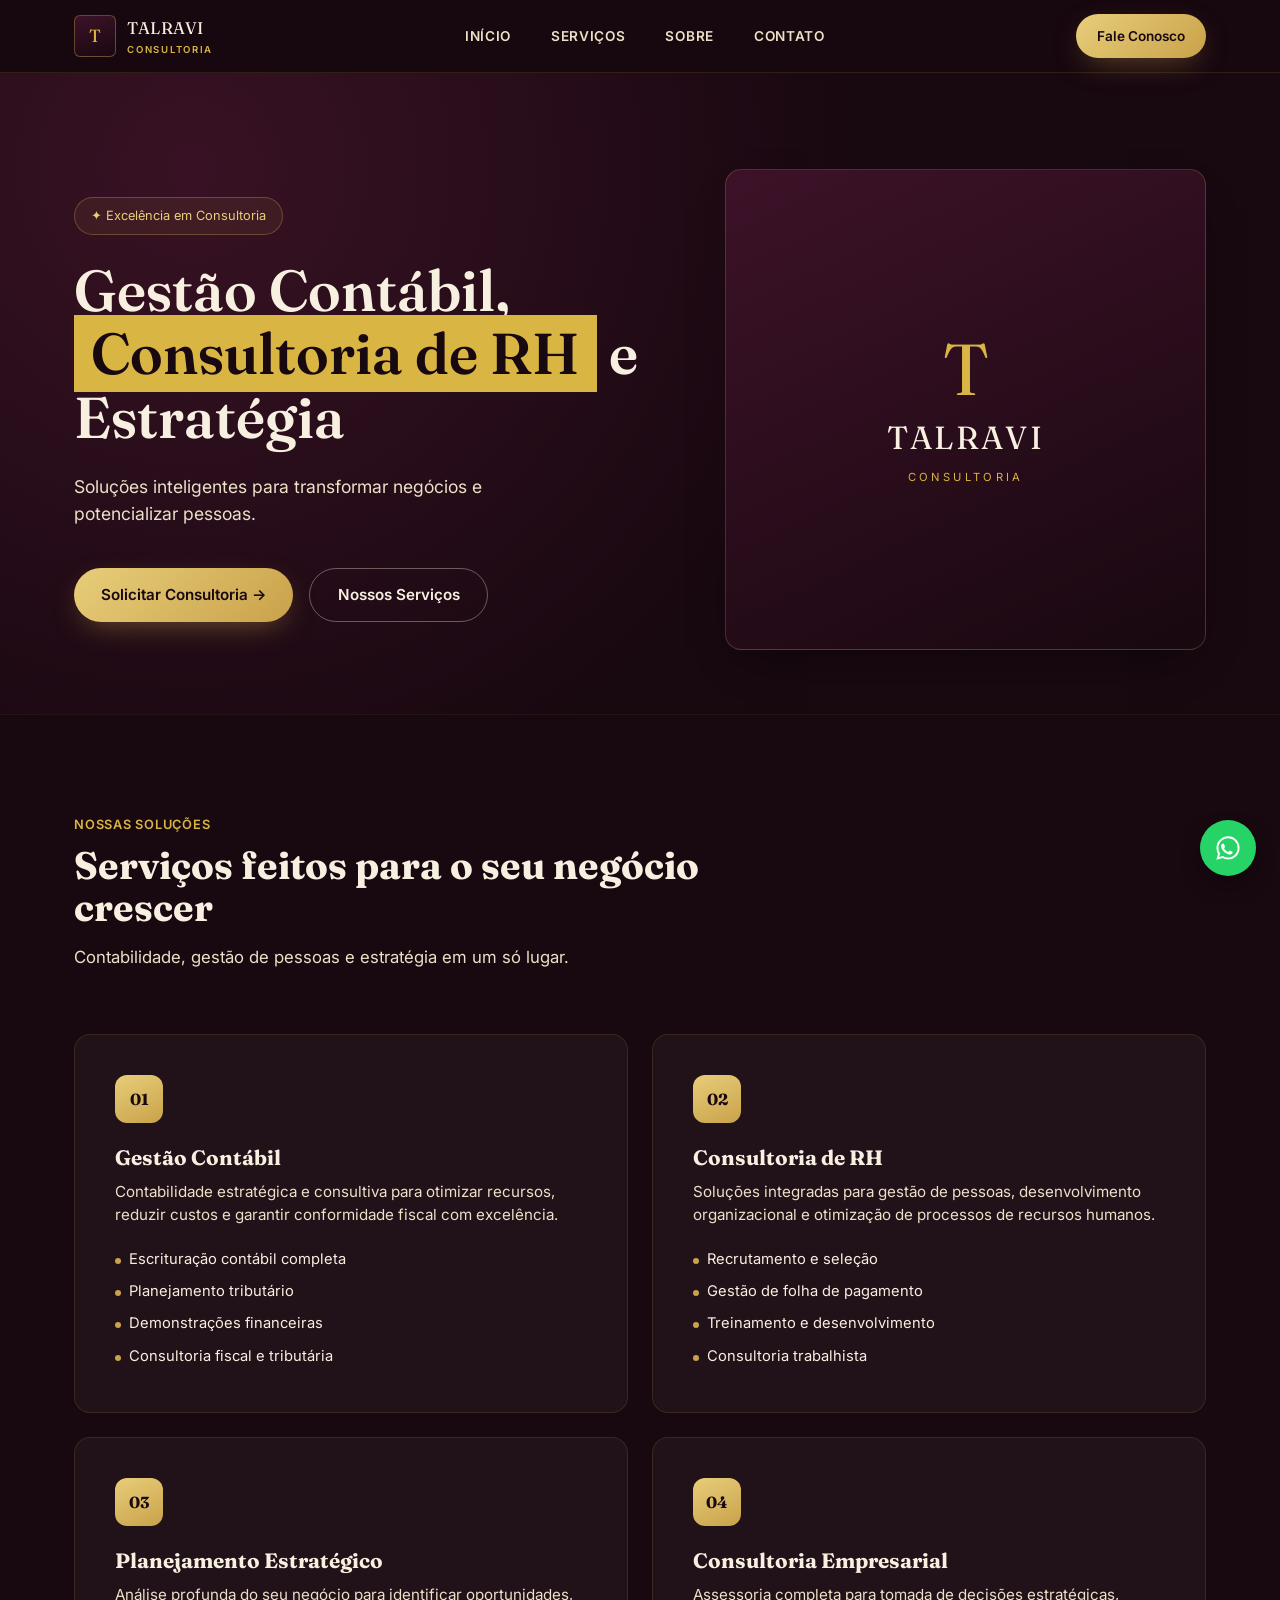
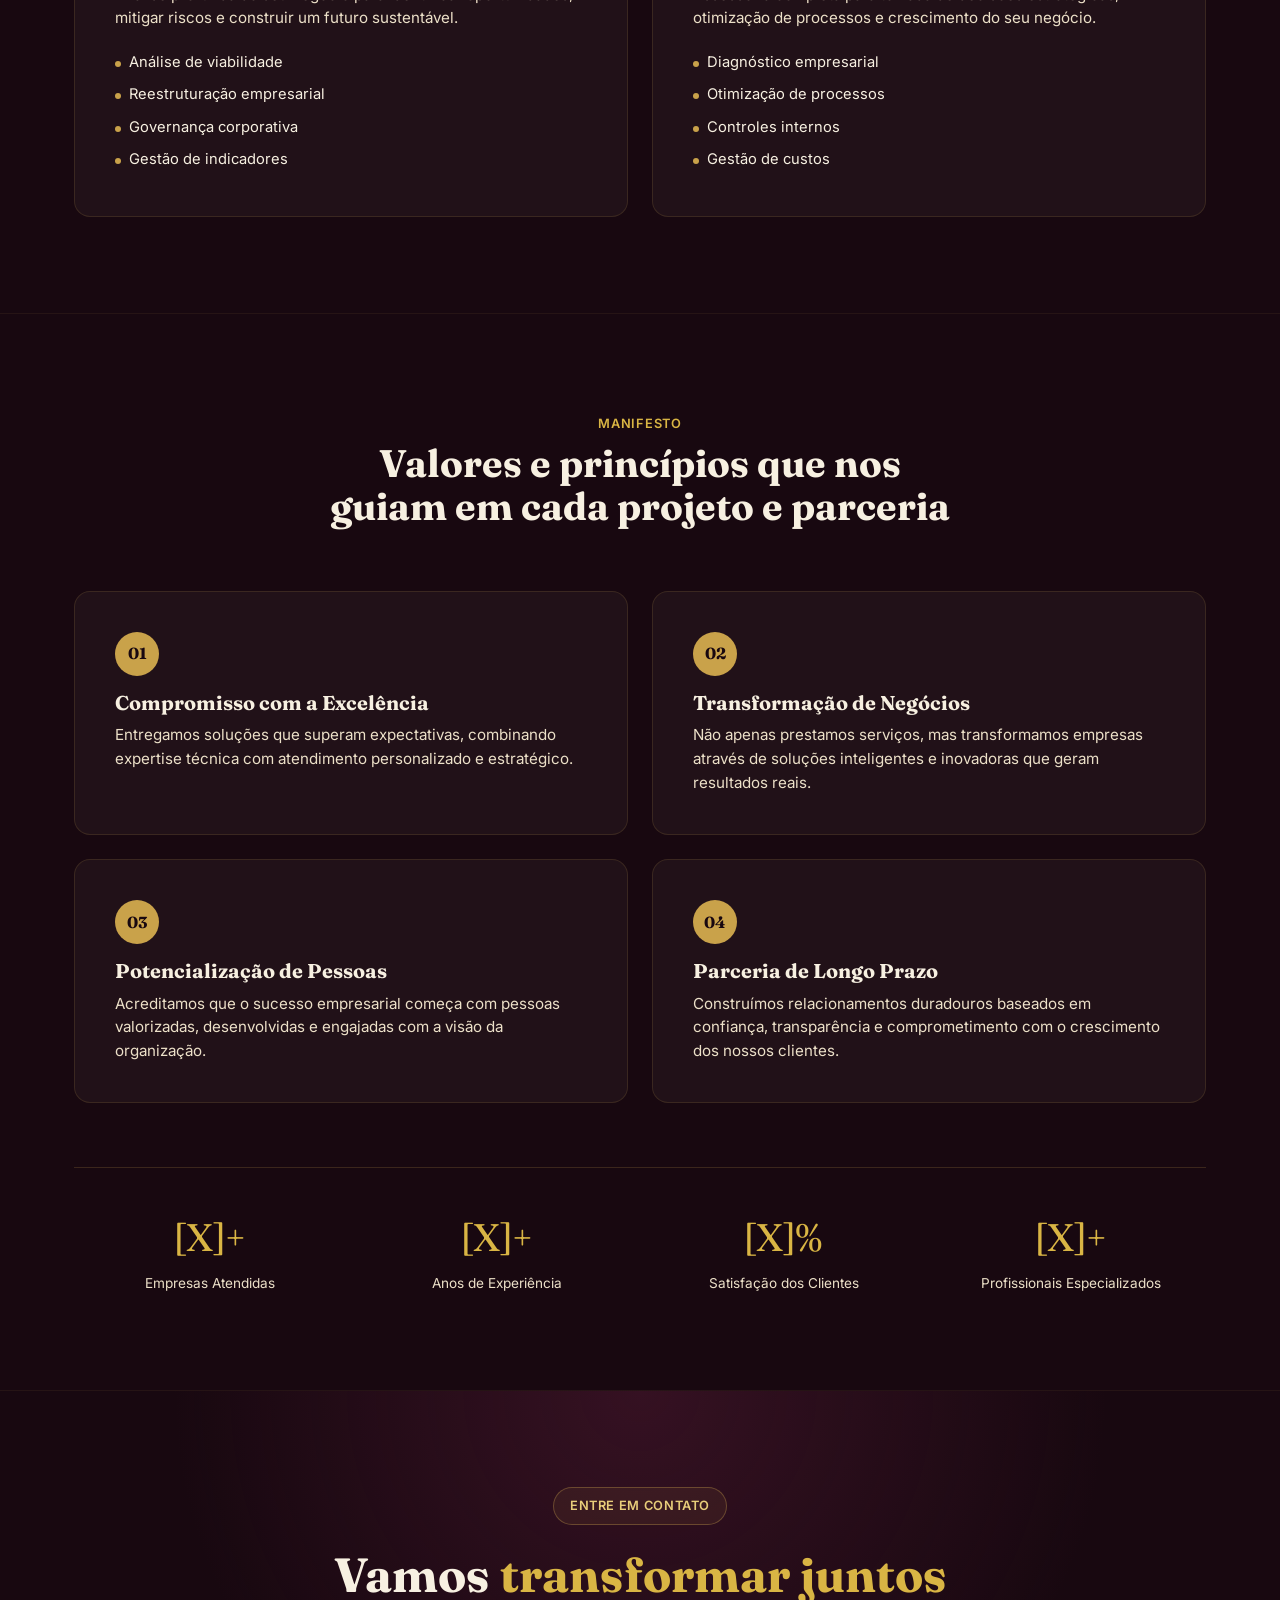
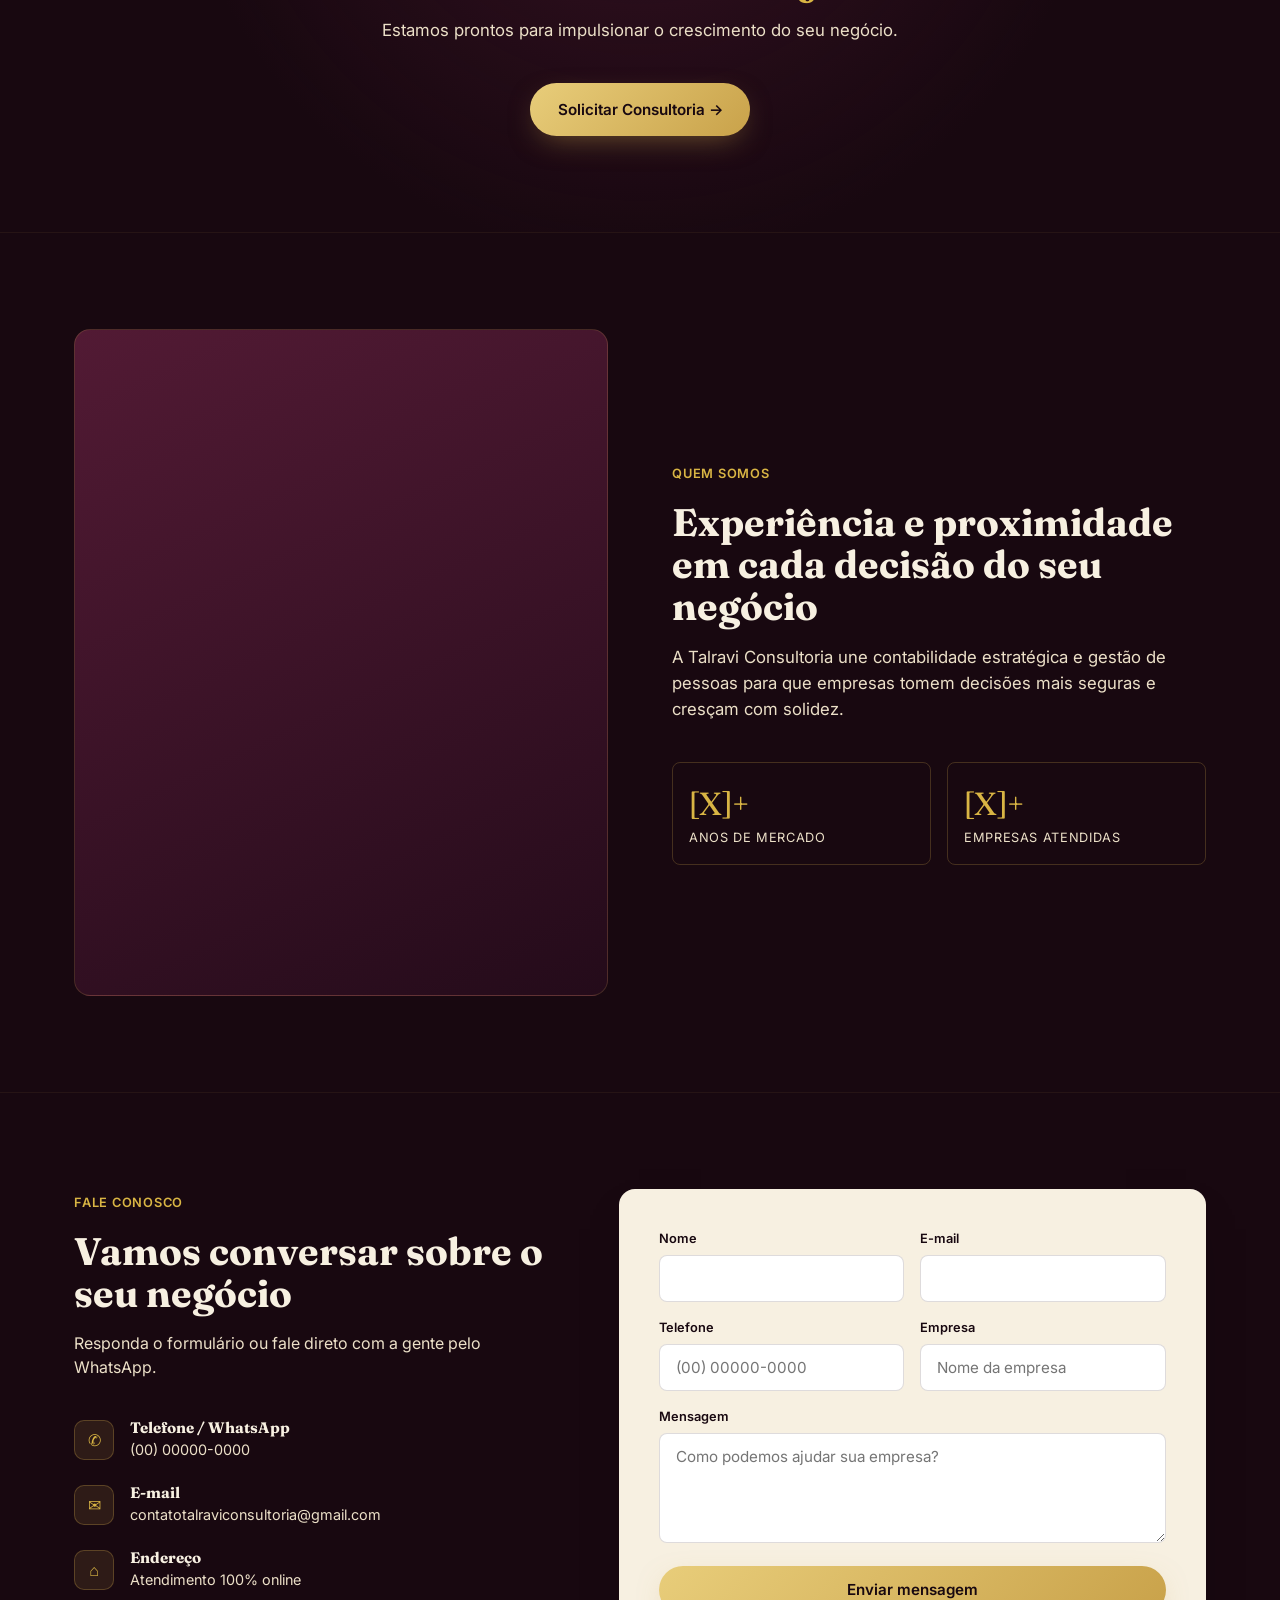
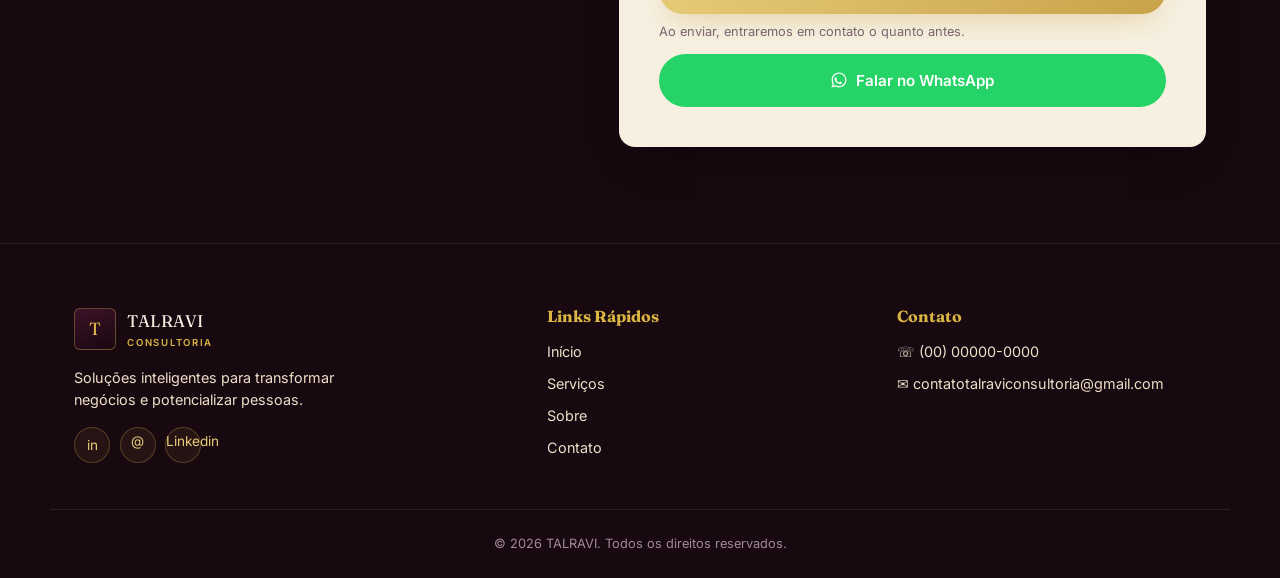
==== commit 495aea4d: "Update index.html" ====
--- a/index.html
+++ b/index.html
@@ -271,10 +271,10 @@
       <div class="footer-social">
         <!-- TODO: troque # pelos links reais das redes sociais -->
         <a href="#" aria-label="LinkedIn" target="_blank" rel="noopener">in</a>
-<a href="https://www.instagram.com/talravi.consultoria" aria-label="Instagram" target="_blank" rel="noopener">
-    <i class="fab fa-instagram"></i>
+<a href="https://www.instagram.com/talravi.consultoria" aria-label="Instagram" target="_blank" rel="noopener">@<i class="fab fa-instagram"></i>
 </a>
-        <a href="#" aria-label="Facebook" target="_blank" rel="noopener">f</a>
+<a href= "https://www.linkedin.com/in/talitha-vitória-neves-martins-4b9ab2260/" aria-label="Linkedin" target="_blank" rel= "noopener">Linkedin<i class=fab fa-Linkedin"></i>
+</a>
       </div>
     </div>
     
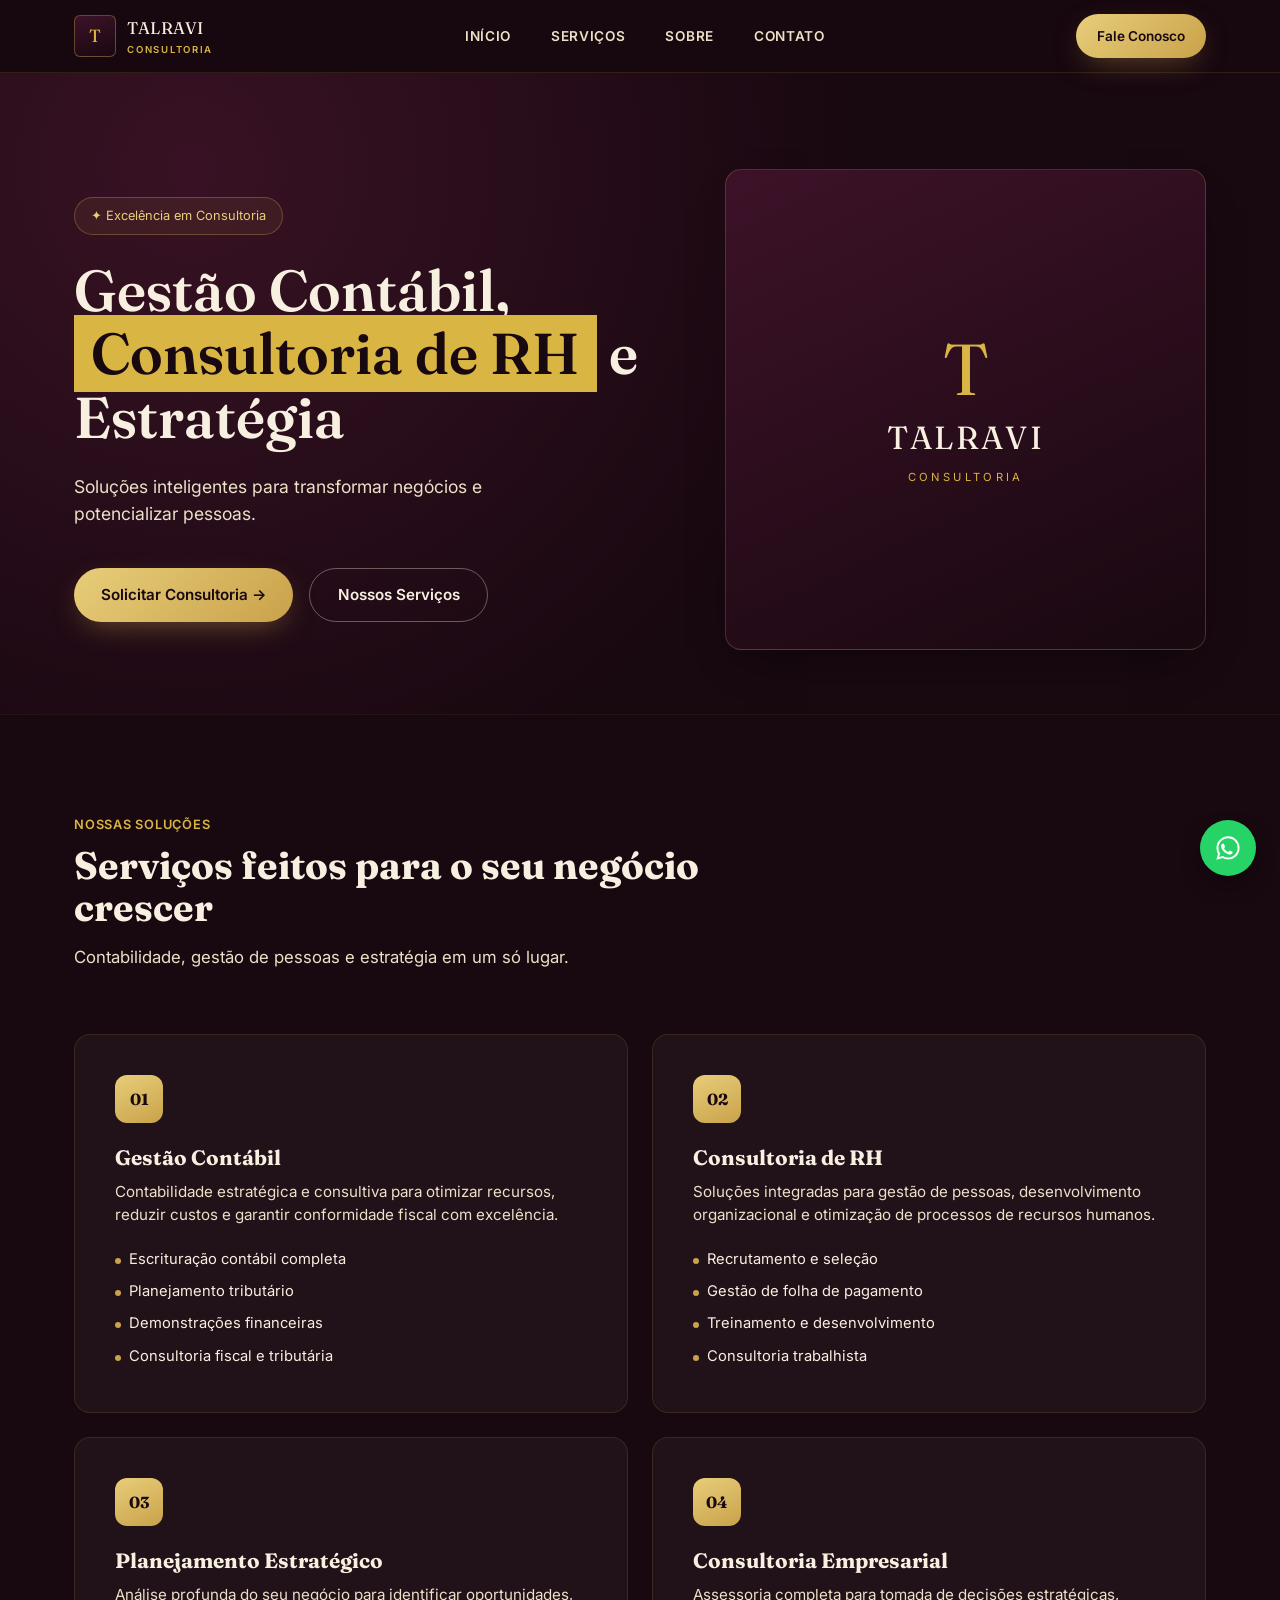
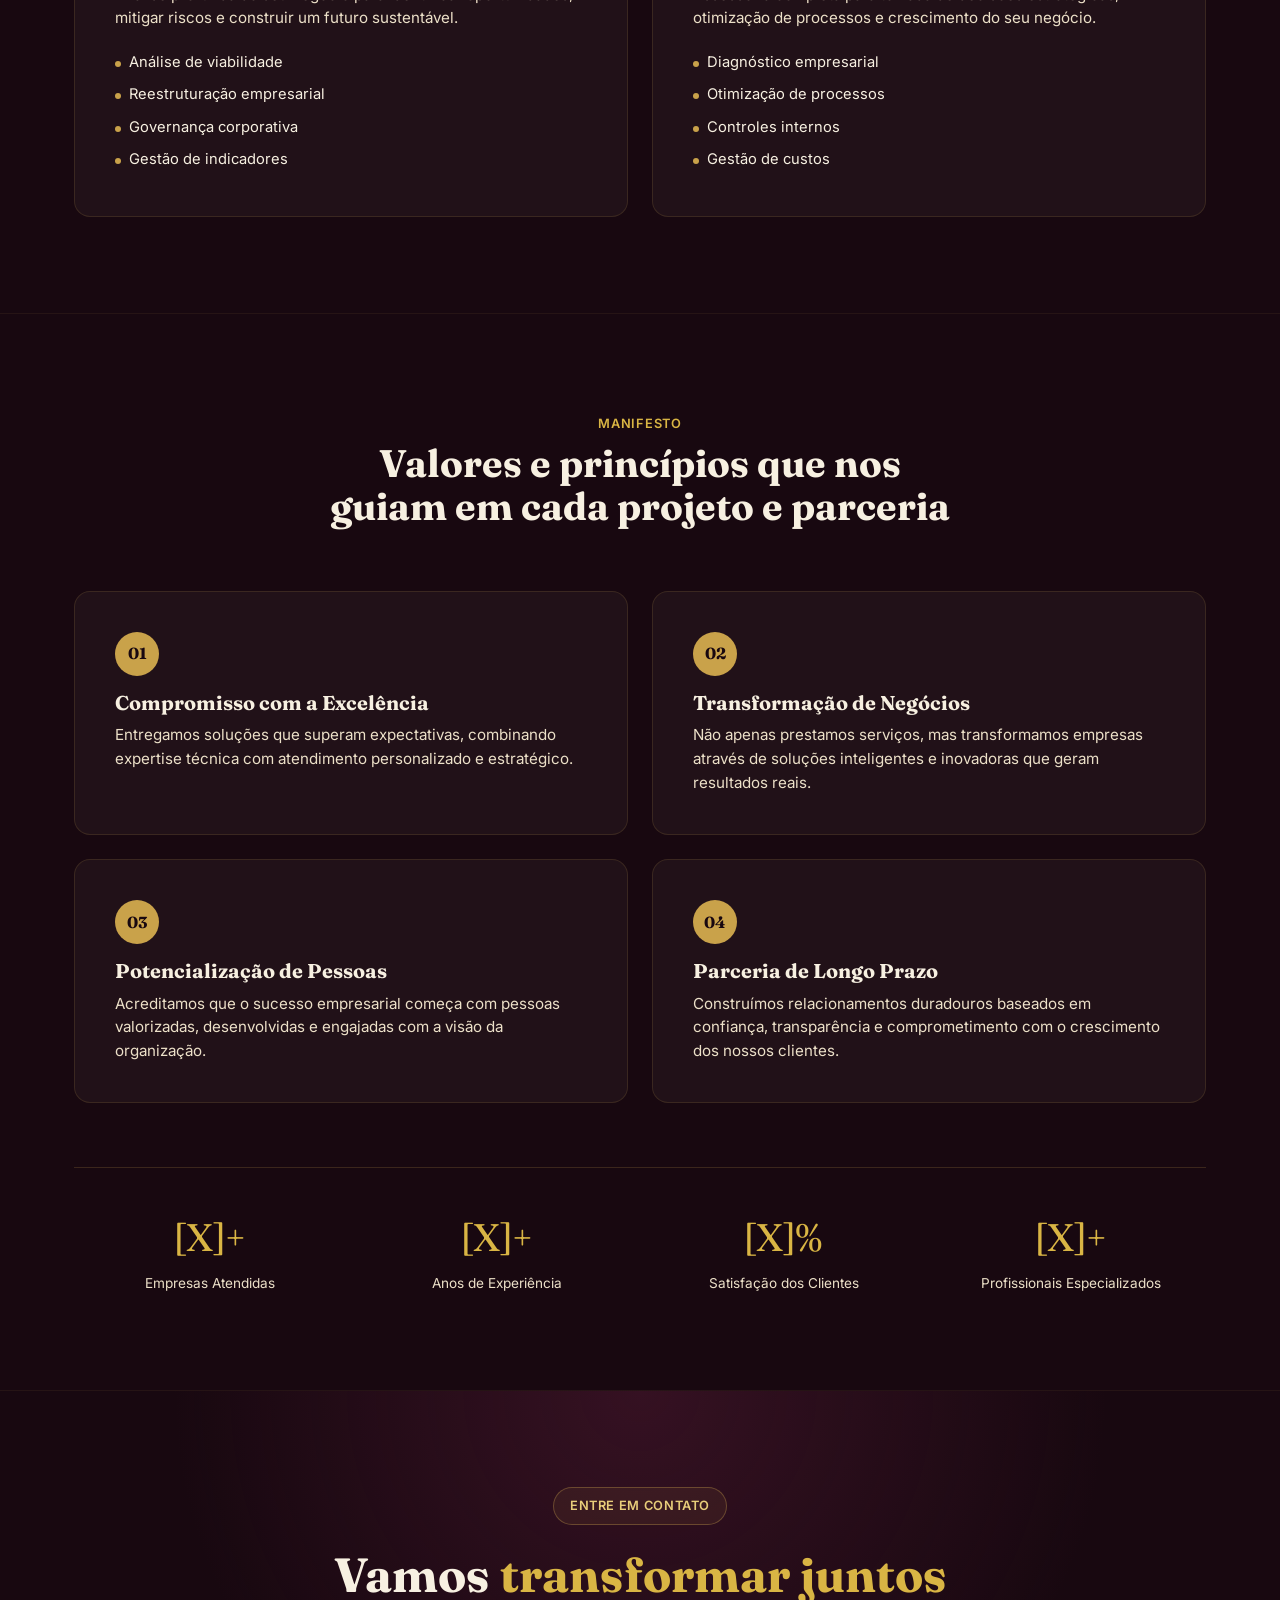
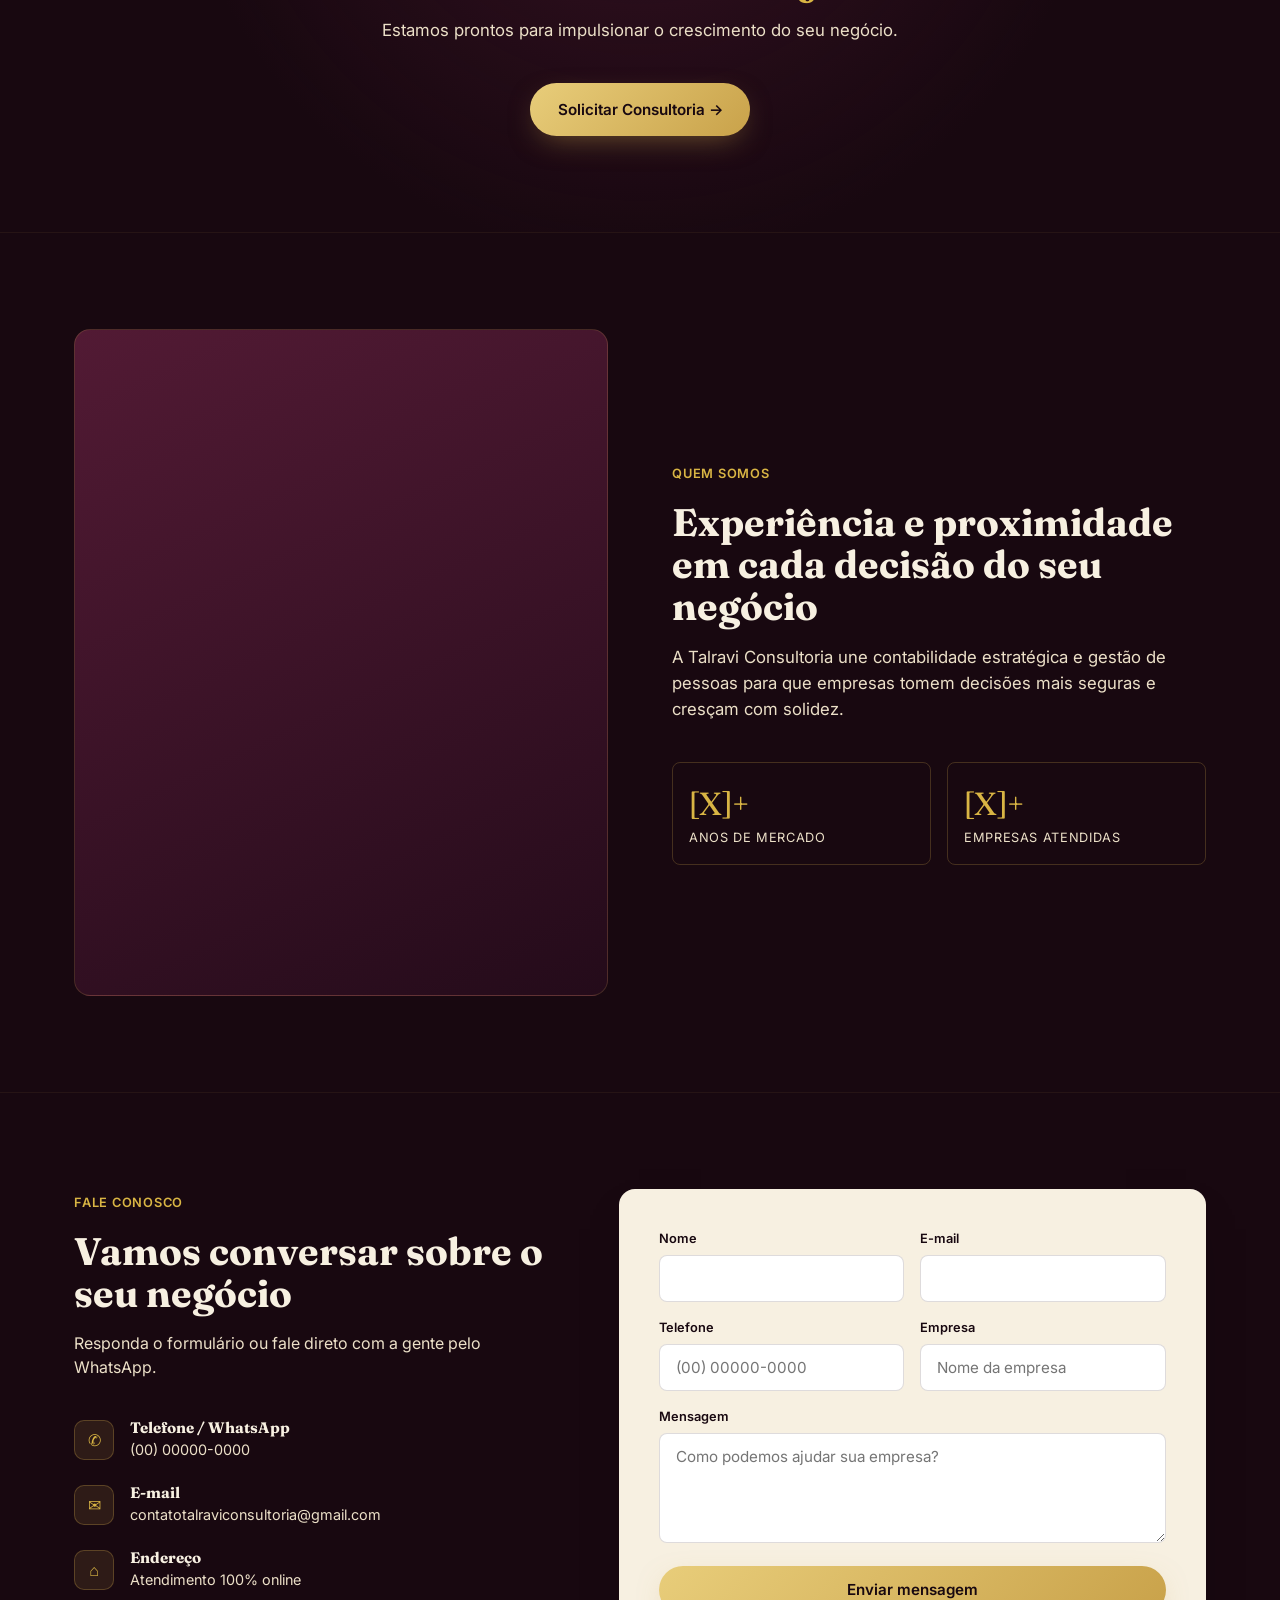
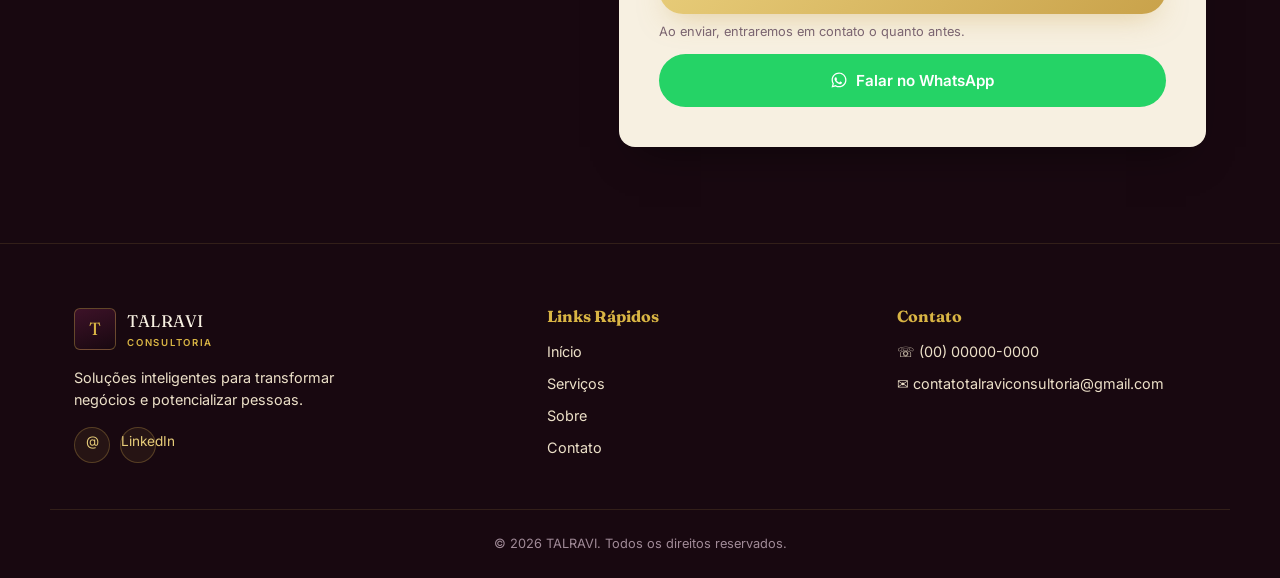
==== commit d6ee15a9: "Update index.html" ====
--- a/index.html
+++ b/index.html
@@ -270,10 +270,9 @@
       <p>Soluções inteligentes para transformar negócios e potencializar pessoas.</p>
       <div class="footer-social">
         <!-- TODO: troque # pelos links reais das redes sociais -->
-        <a href="#" aria-label="LinkedIn" target="_blank" rel="noopener">in</a>
 <a href="https://www.instagram.com/talravi.consultoria" aria-label="Instagram" target="_blank" rel="noopener">@<i class="fab fa-instagram"></i>
 </a>
-<a href= "https://www.linkedin.com/in/talitha-vitória-neves-martins-4b9ab2260/" aria-label="Linkedin" target="_blank" rel= "noopener">Linkedin<i class=fab fa-Linkedin"></i>
+<a href= "https://www.linkedin.com/in/talitha-vitória-neves-martins-4b9ab2260/" aria-label="LinkedIn" target="_blank" rel= "noopener">LinkedIn<i class=fab fa-LinkedIn"></i>
 </a>
       </div>
     </div>
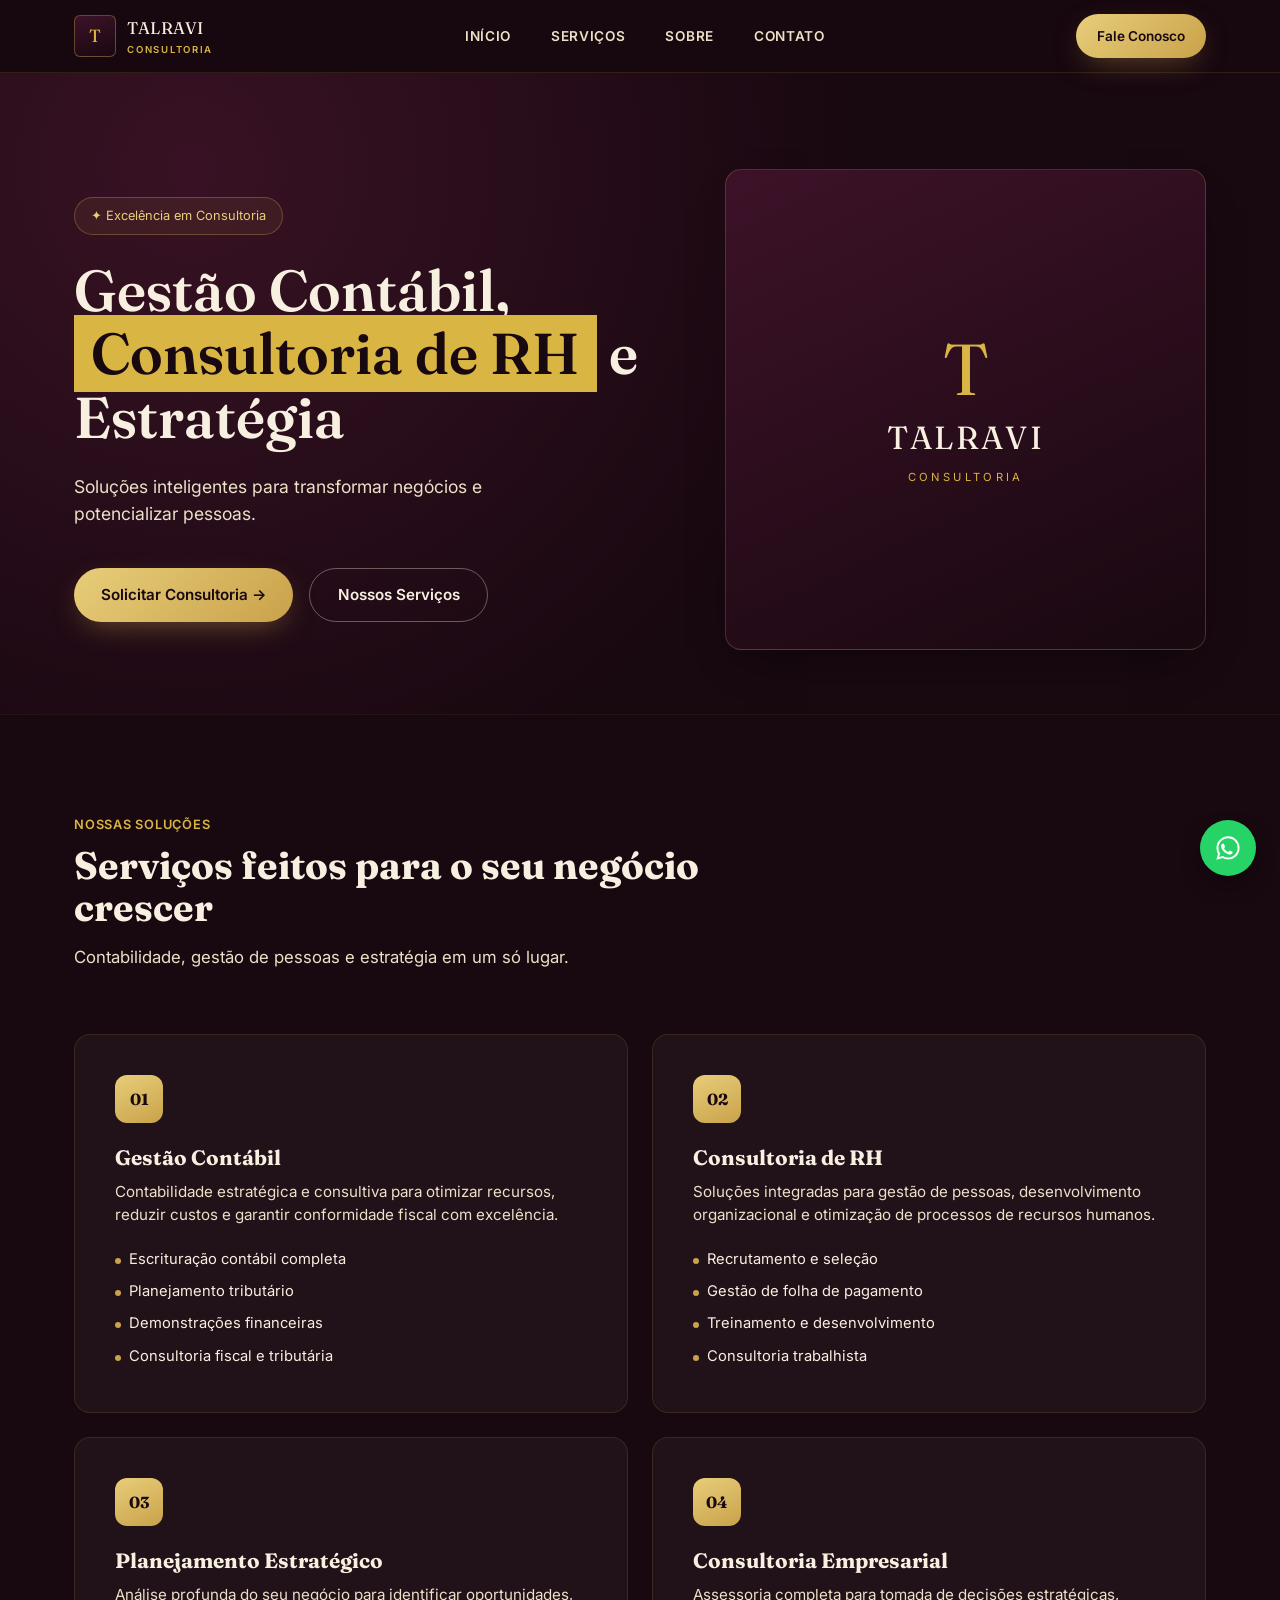
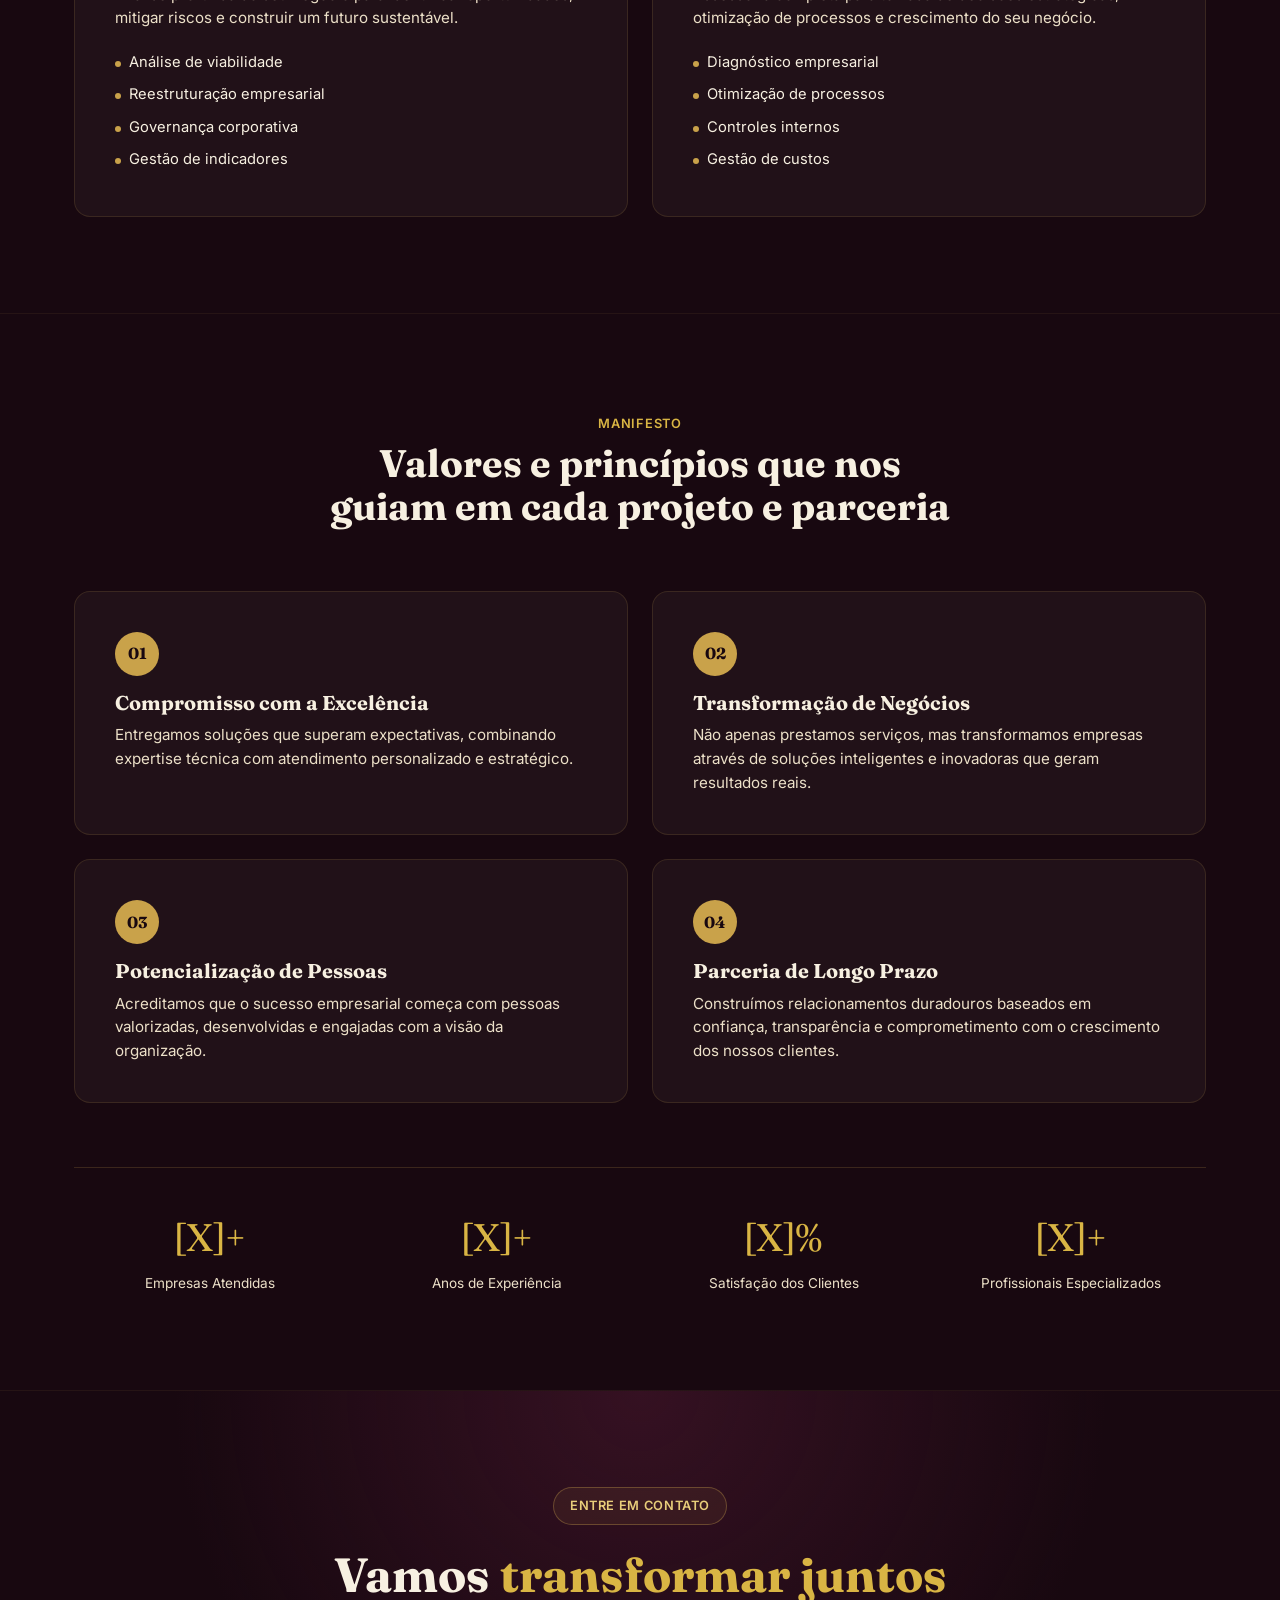
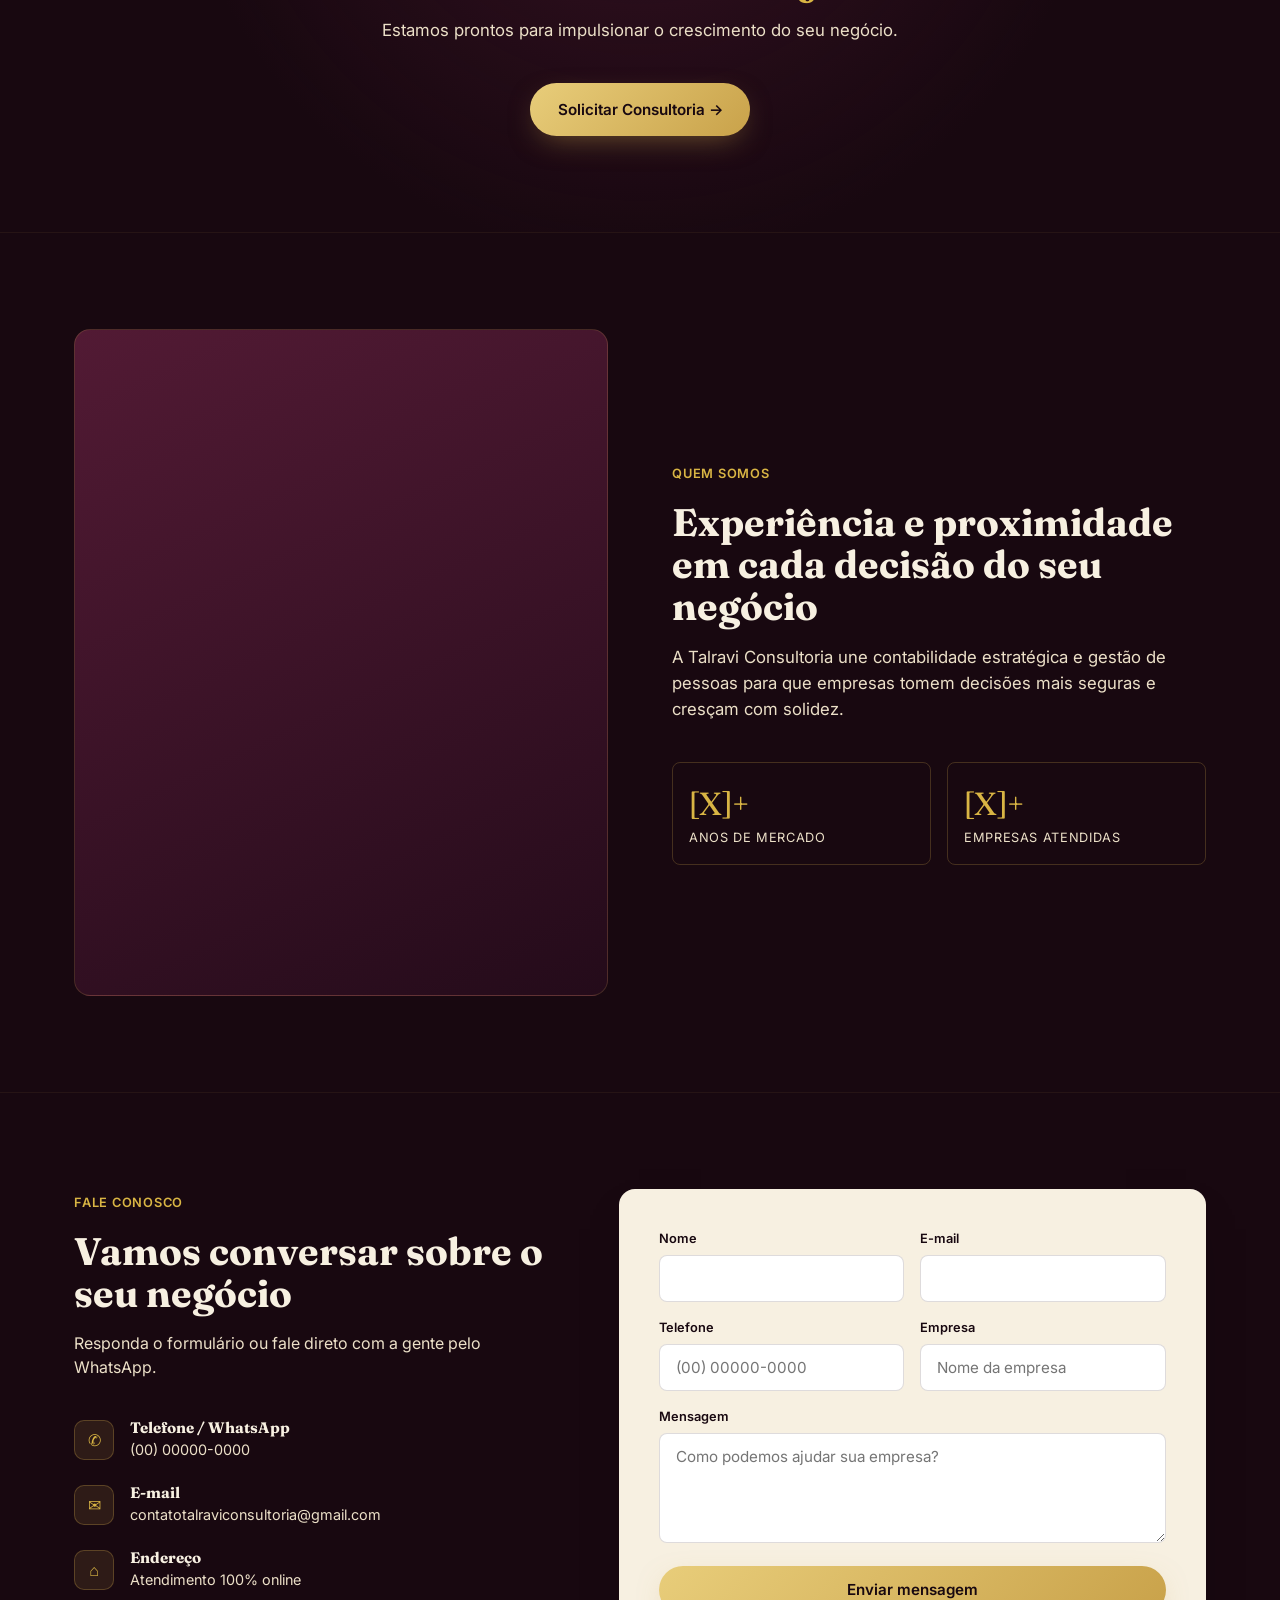
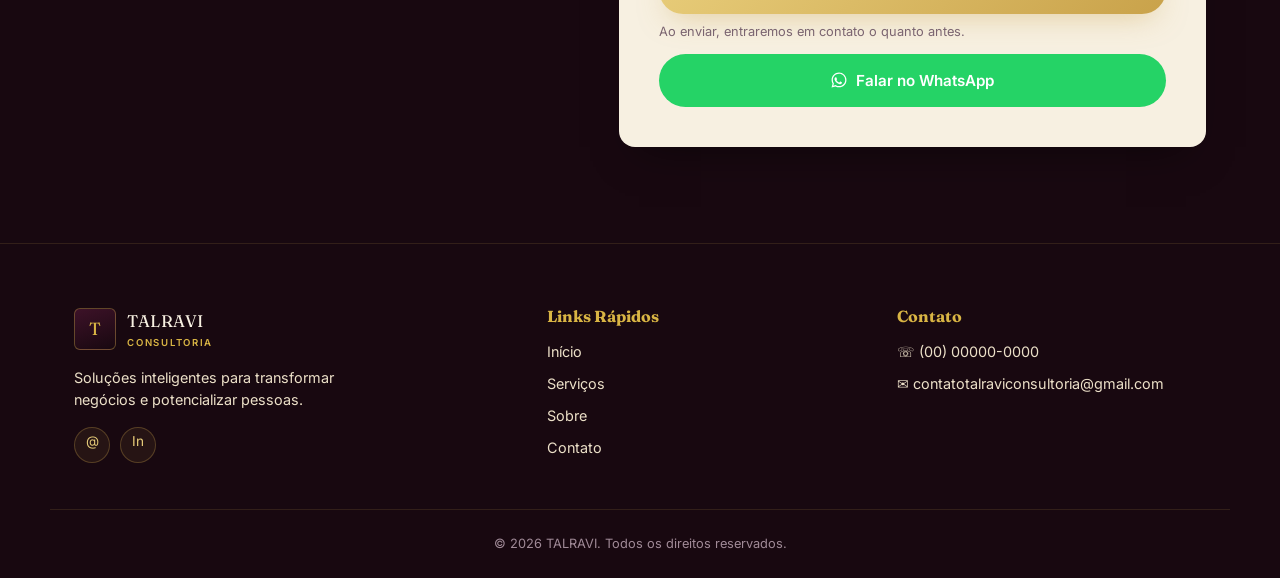
==== commit 12dc5a7c: "Update index.html" ====
--- a/index.html
+++ b/index.html
@@ -272,7 +272,7 @@
         <!-- TODO: troque # pelos links reais das redes sociais -->
 <a href="https://www.instagram.com/talravi.consultoria" aria-label="Instagram" target="_blank" rel="noopener">@<i class="fab fa-instagram"></i>
 </a>
-<a href= "https://www.linkedin.com/in/talitha-vitória-neves-martins-4b9ab2260/" aria-label="LinkedIn" target="_blank" rel= "noopener">LinkedIn<i class=fab fa-LinkedIn"></i>
+<a href= "https://www.linkedin.com/in/talitha-vitória-neves-martins-4b9ab2260/" aria-label="LinkedIn" target="_blank" rel= "noopener">In<i class=fab fa-LinkedIn"></i>
 </a>
       </div>
     </div>
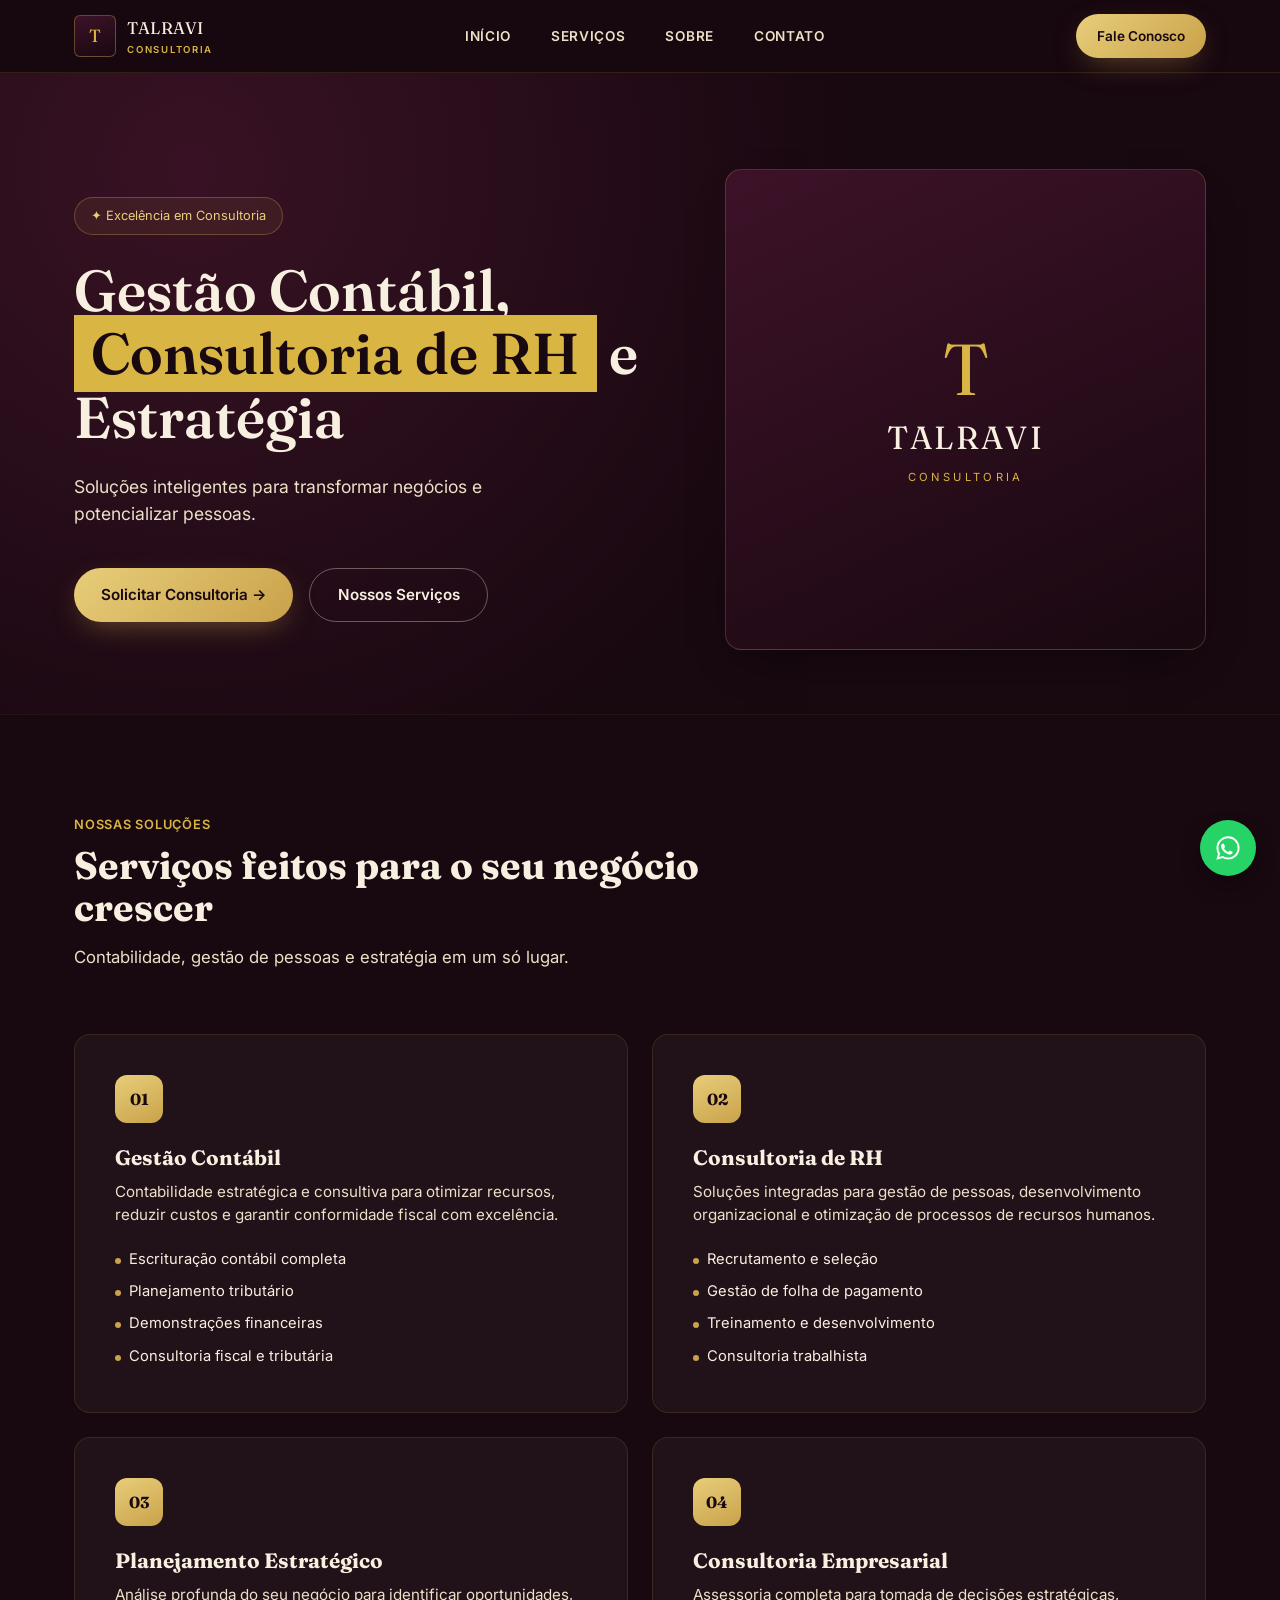
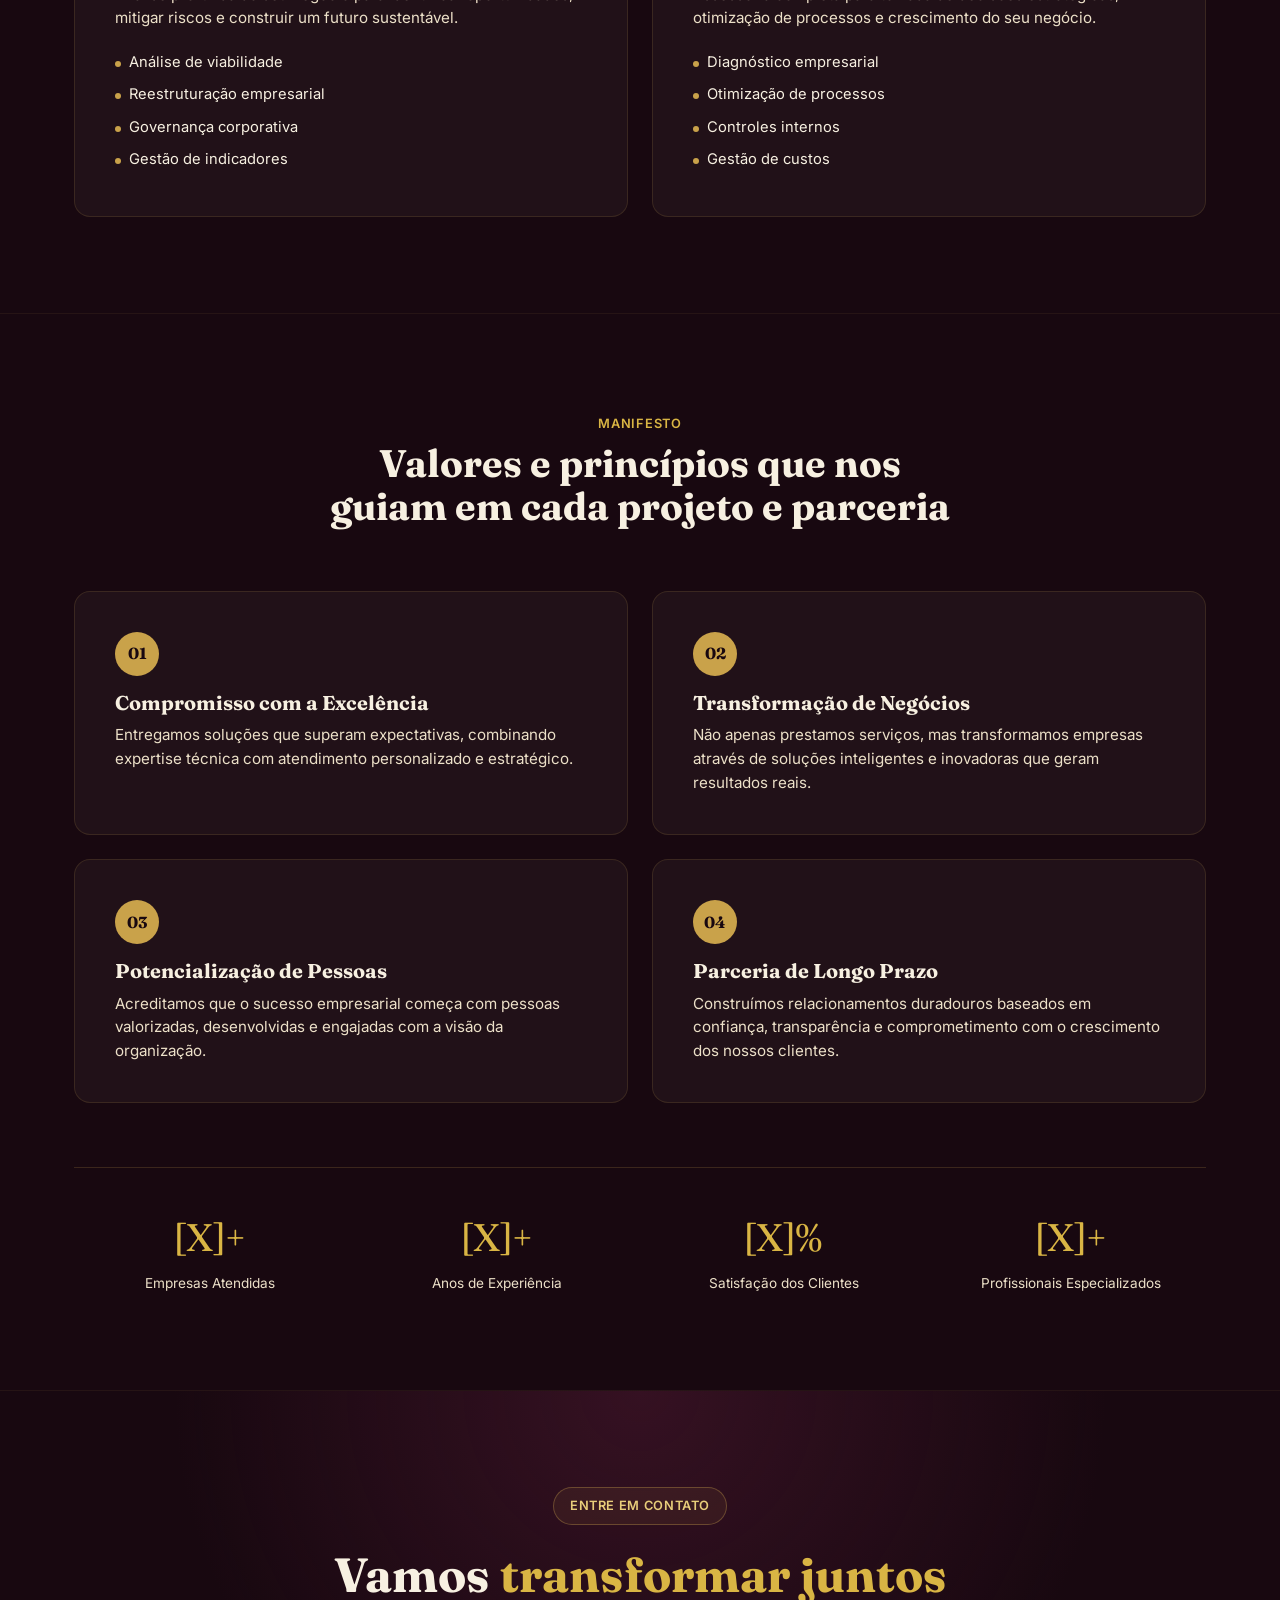
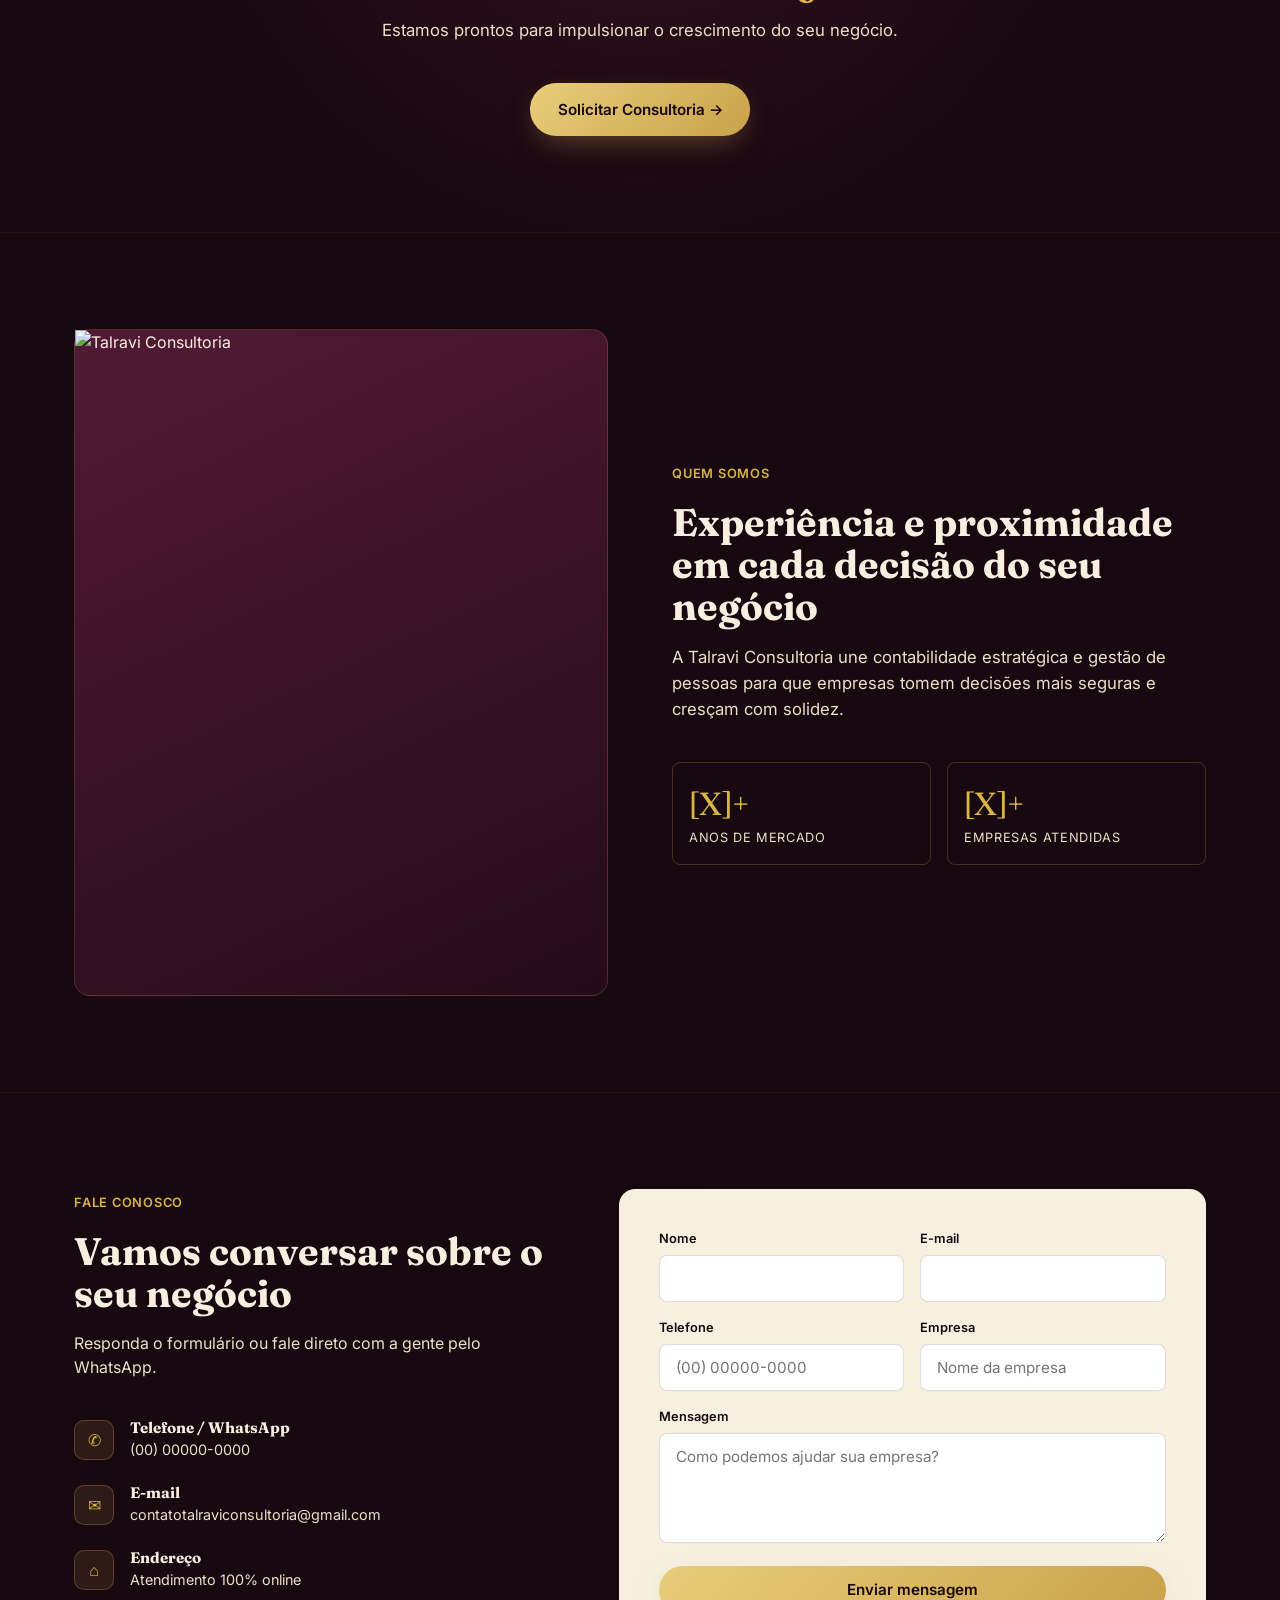
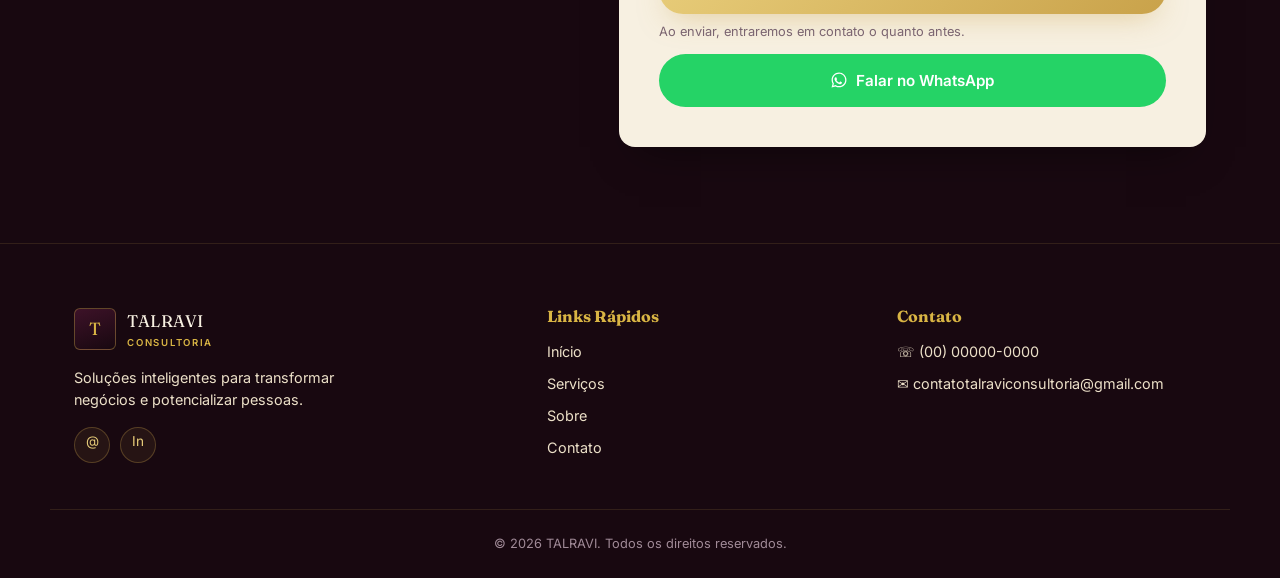
==== commit b55f8eee: "Update index.html" ====
--- a/index.html
+++ b/index.html
@@ -176,7 +176,9 @@
   <!-- TODO: troque o texto abaixo pelo conteúdo real que a Talravi te enviar -->
   <section class="about" id="sobre">
     <div class="container">
-      <div class="about-media"></div>
+     <div class="about-media">
+  <img src="img/logo-talravi.png" alt="Talravi Consultoria" />
+</div>
       <div class="about-copy">
         <span class="eyebrow">Quem Somos</span>
         <h2 style="color: var(--cream-100); font-size: clamp(1.8rem, 3vw, 2.5rem); margin-top: 1rem;">
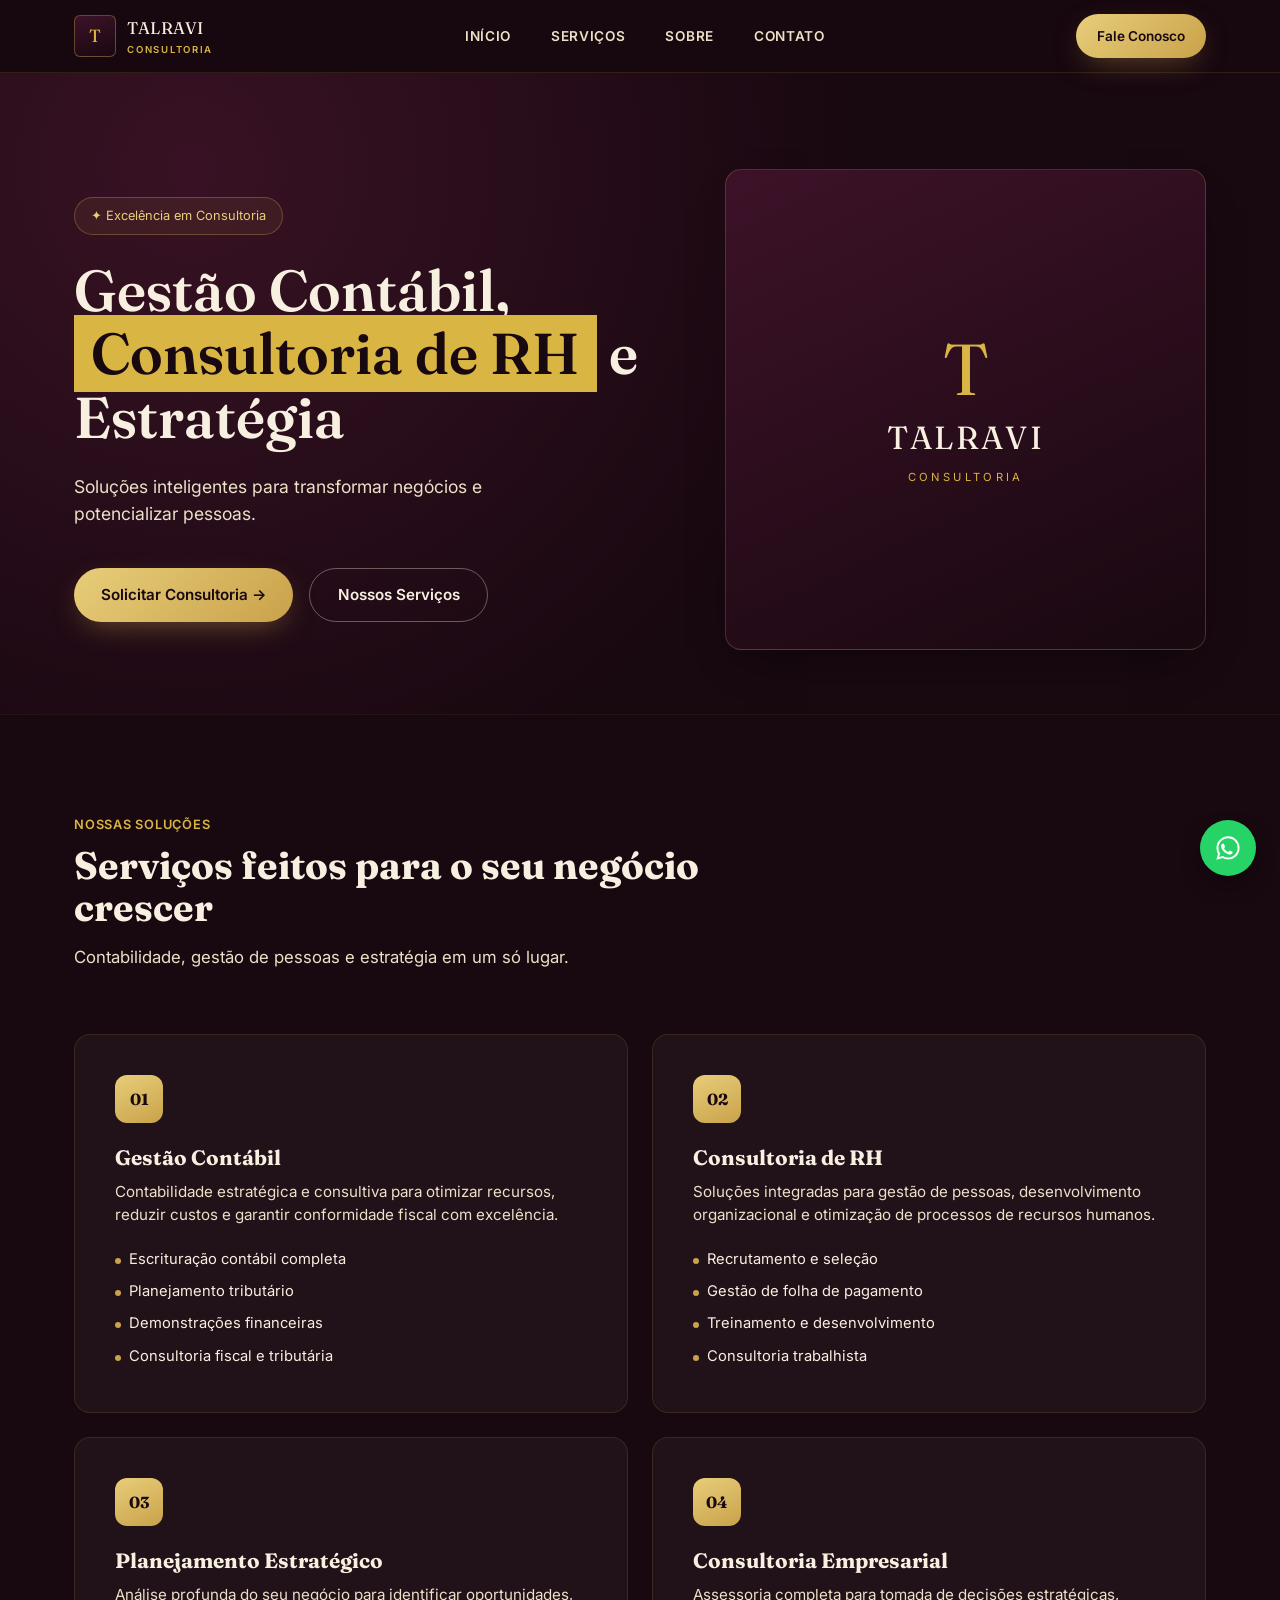
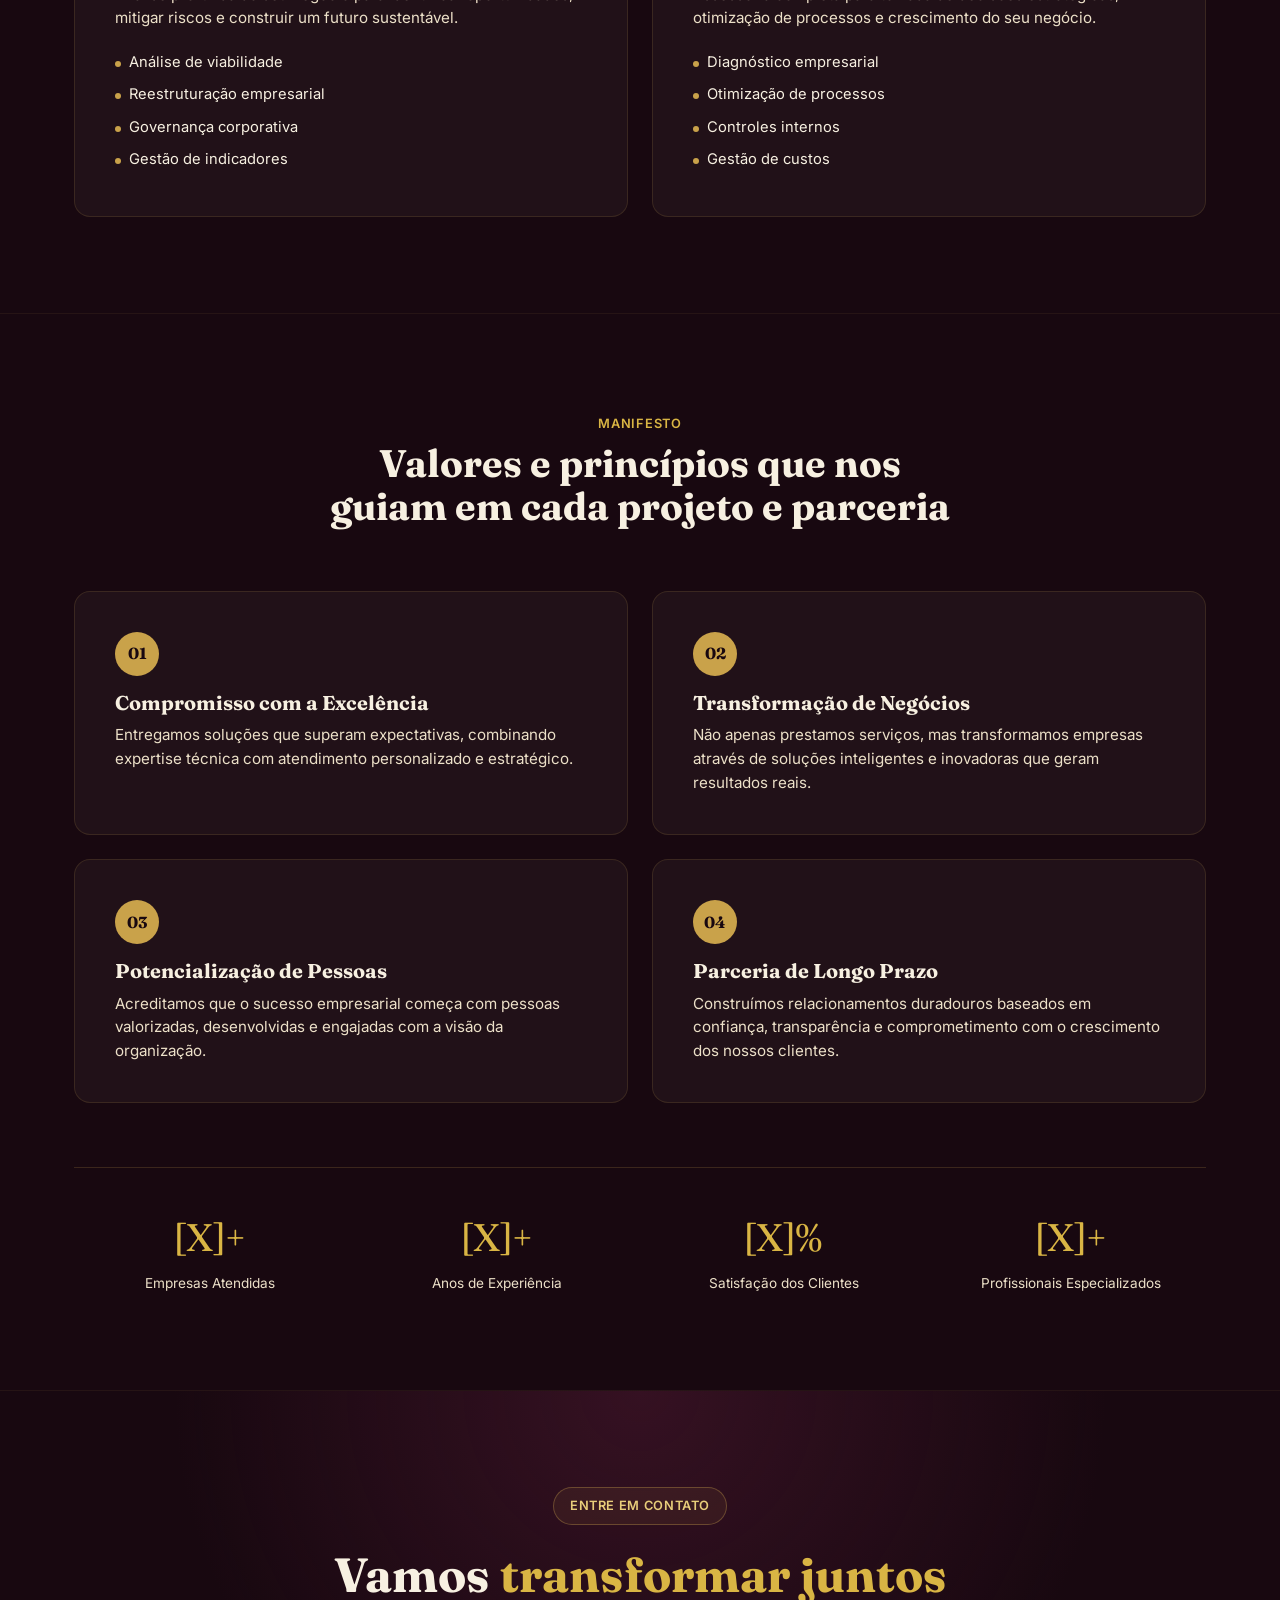
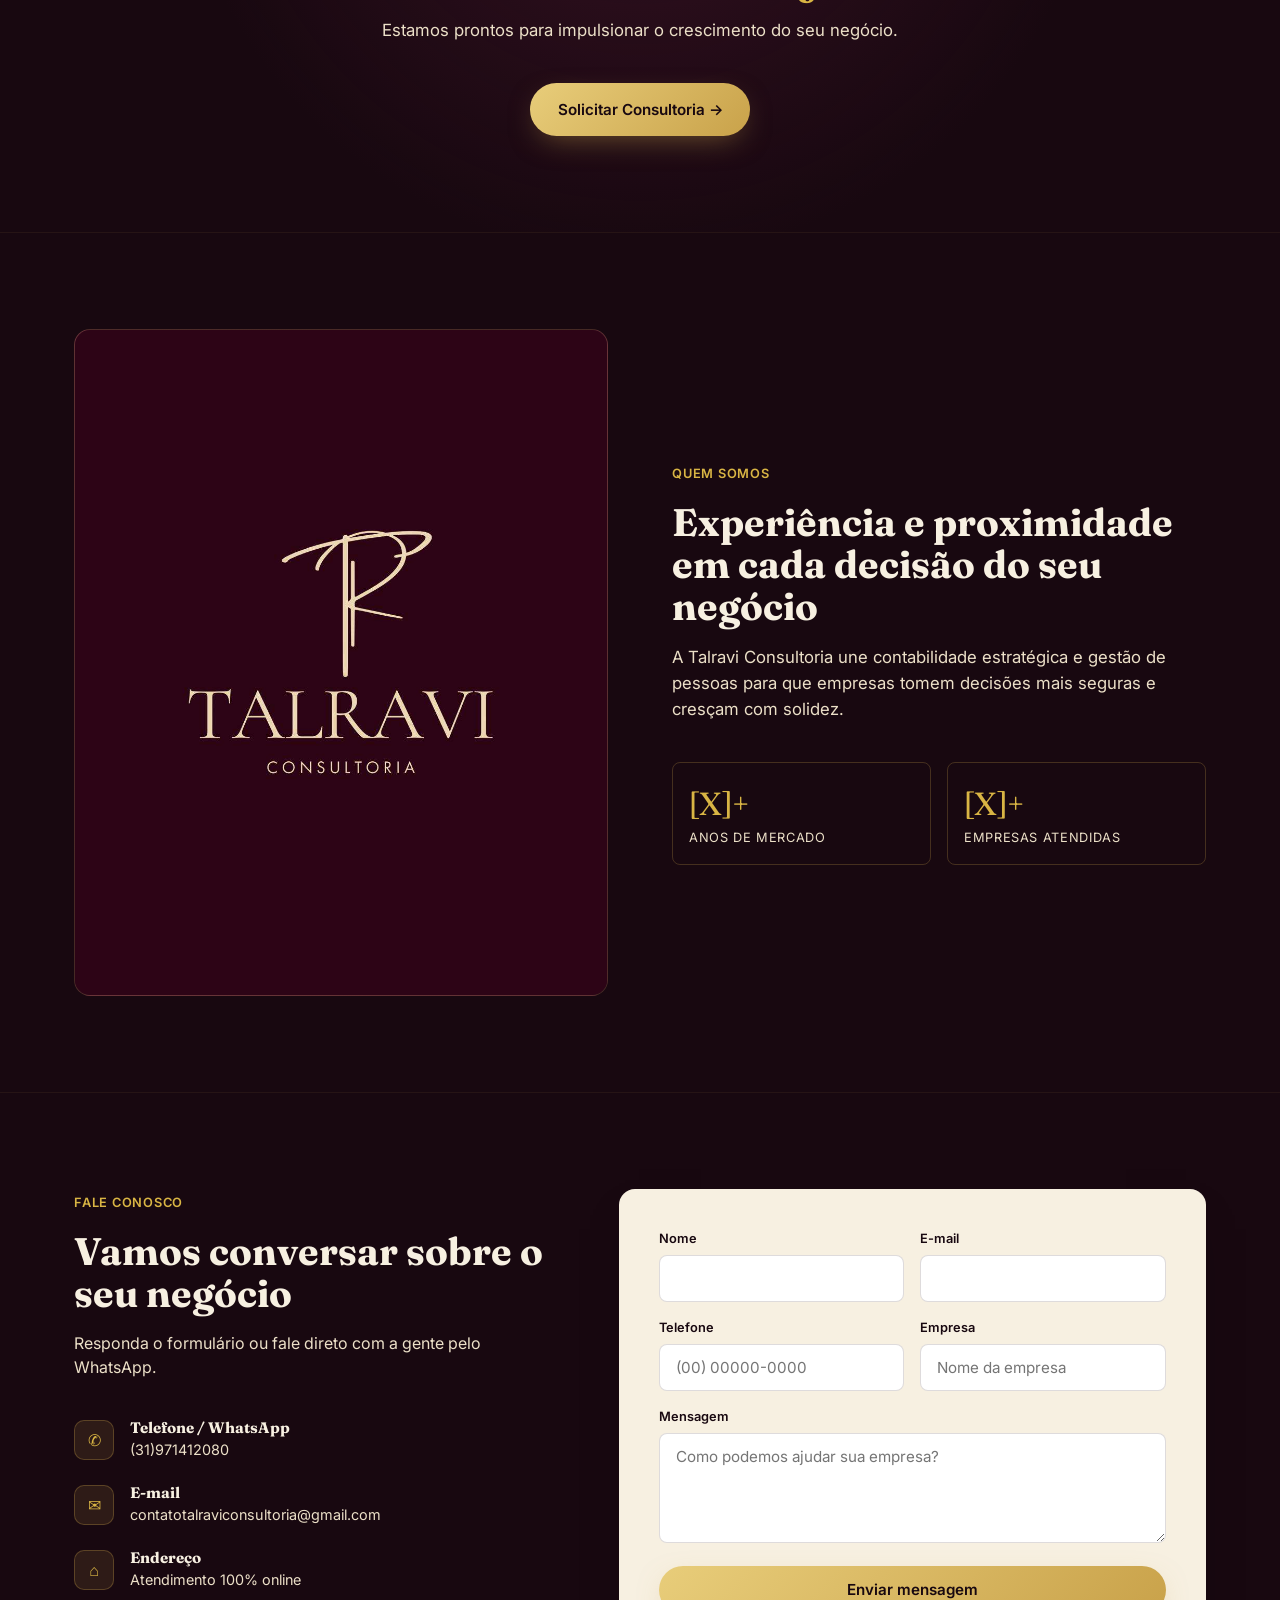
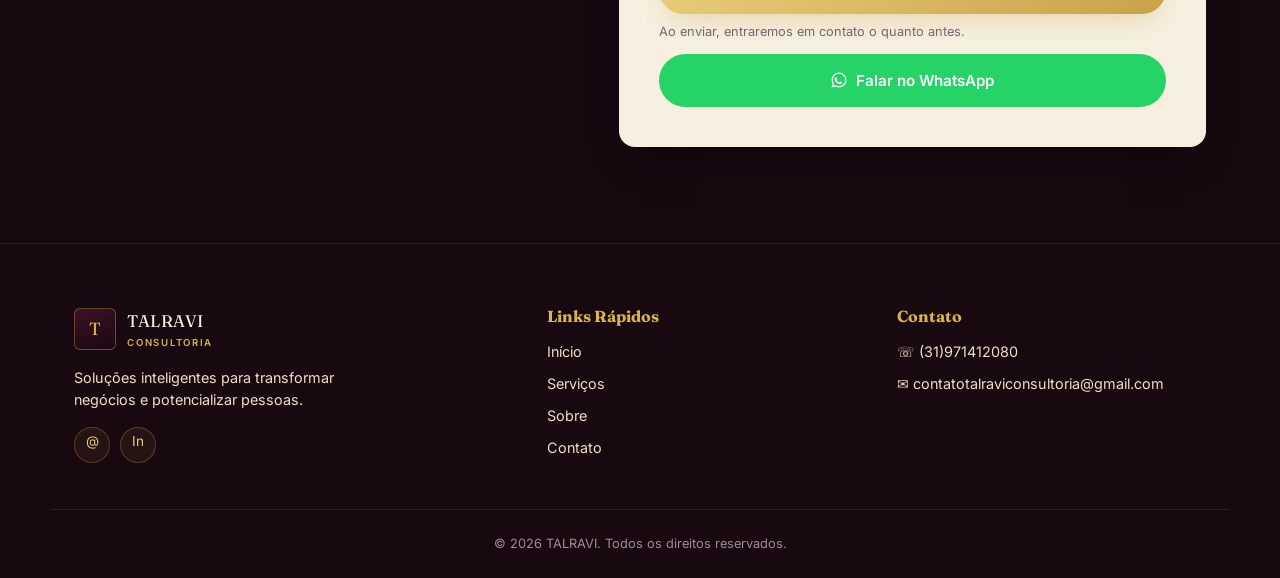
==== commit a75451b2: "Update index.html" ====
--- a/index.html
+++ b/index.html
@@ -209,7 +209,7 @@
         <div class="contact-info-list">
           <div class="contact-info-item">
             <span class="icon">✆</span>
-            <div><h4>Telefone / WhatsApp</h4><p>(00) 00000-0000</p></div>
+            <div><h4>Telefone / WhatsApp</h4><p>(31)971412080</p></div>
           </div>
           <div class="contact-info-item">
             <span class="icon">✉</span>
@@ -290,7 +290,7 @@
     <div class="footer-col">
       <h4>Contato</h4>
       <!-- TODO: substitua pelos dados reais -->
-      <p>☏ (00) 00000-0000</p>
+      <p>☏ (31)971412080</p>
       <p>✉ contatotalraviconsultoria@gmail.com</p>
     </div>
   </div>
@@ -301,7 +301,7 @@
 </footer>
 
 <!-- TODO: troque SEUNUMERO pelo número de WhatsApp da Talravi (DDI+DDD+número, só dígitos) -->
-<a class="whatsapp-float" href="https://wa.me/55SEUNUMERO" target="_blank" rel="noopener" aria-label="Falar no WhatsApp">
+<a class="whatsapp-float" href="https://wa.me/5531971412080" target="_blank" rel="noopener" aria-label="Falar no WhatsApp">
   <svg width="28" height="28" viewBox="0 0 24 24" fill="white"><path d="M12.04 2C6.58 2 2.13 6.45 2.13 11.91c0 1.75.46 3.45 1.32 4.95L2.05 22l5.25-1.38a9.9 9.9 0 0 0 4.74 1.21h.01c5.46 0 9.9-4.45 9.9-9.91 0-2.65-1.03-5.14-2.9-7.01A9.82 9.82 0 0 0 12.04 2m0 1.67c2.2 0 4.27.86 5.82 2.42a8.2 8.2 0 0 1 2.41 5.82c0 4.54-3.7 8.23-8.24 8.23a8.2 8.2 0 0 1-4.19-1.15l-.3-.18-3.12.82.83-3.04-.2-.31a8.18 8.18 0 0 1-1.25-4.37c0-4.54 3.7-8.24 8.24-8.24m-4.53 4.7c-.16 0-.42.06-.64.3-.22.24-.85.83-.85 2.03 0 1.2.87 2.35 1 2.51.12.16 1.7 2.71 4.2 3.7 2.07.82 2.49.66 2.94.62.45-.04 1.45-.59 1.65-1.16.2-.57.2-1.06.14-1.16-.06-.1-.22-.16-.46-.28-.24-.12-1.45-.72-1.68-.8-.22-.08-.38-.12-.55.12-.16.24-.63.8-.77.96-.14.16-.28.18-.52.06-.24-.12-1.02-.38-1.94-1.2-.72-.64-1.2-1.43-1.34-1.67-.14-.24-.02-.37.1-.49.11-.11.24-.28.36-.42.12-.14.16-.24.24-.4.08-.16.04-.3-.02-.42-.06-.12-.55-1.34-.76-1.83-.2-.48-.4-.42-.55-.42h-.47Z"/></svg>
 </a>
 
--- a/css/style.css
+++ b/css/style.css
@@ -225,7 +225,12 @@
 .stat { border: 1px solid rgba(201, 162, 74, 0.25); border-radius: var(--radius-sm); padding: var(--space-2); }
 .stat .num { font-family: var(--font-display); font-size: 2rem; color: var(--gold-400); }
 .stat .label { font-size: 0.8rem; color: var(--cream-200); text-transform: uppercase; letter-spacing: 0.05em; }
-.about-media { aspect-ratio: 4 / 5; border-radius: var(--radius-md); background: linear-gradient(155deg, var(--wine-700), var(--wine-900)); border: 1px solid rgba(201, 162, 74, 0.2); }
+.about-media {
+  aspect-ratio: 4 / 5; border-radius: var(--radius-md); overflow: hidden;
+  background: linear-gradient(155deg, var(--wine-700), var(--wine-900));
+  border: 1px solid rgba(201, 162, 74, 0.2);
+}
+.about-media img { width: 100%; height: 100%; object-fit: cover; }
 
 /* ---------- Contato ---------- */
 .contact .container { display: grid; grid-template-columns: 0.9fr 1.1fr; gap: var(--space-5); }
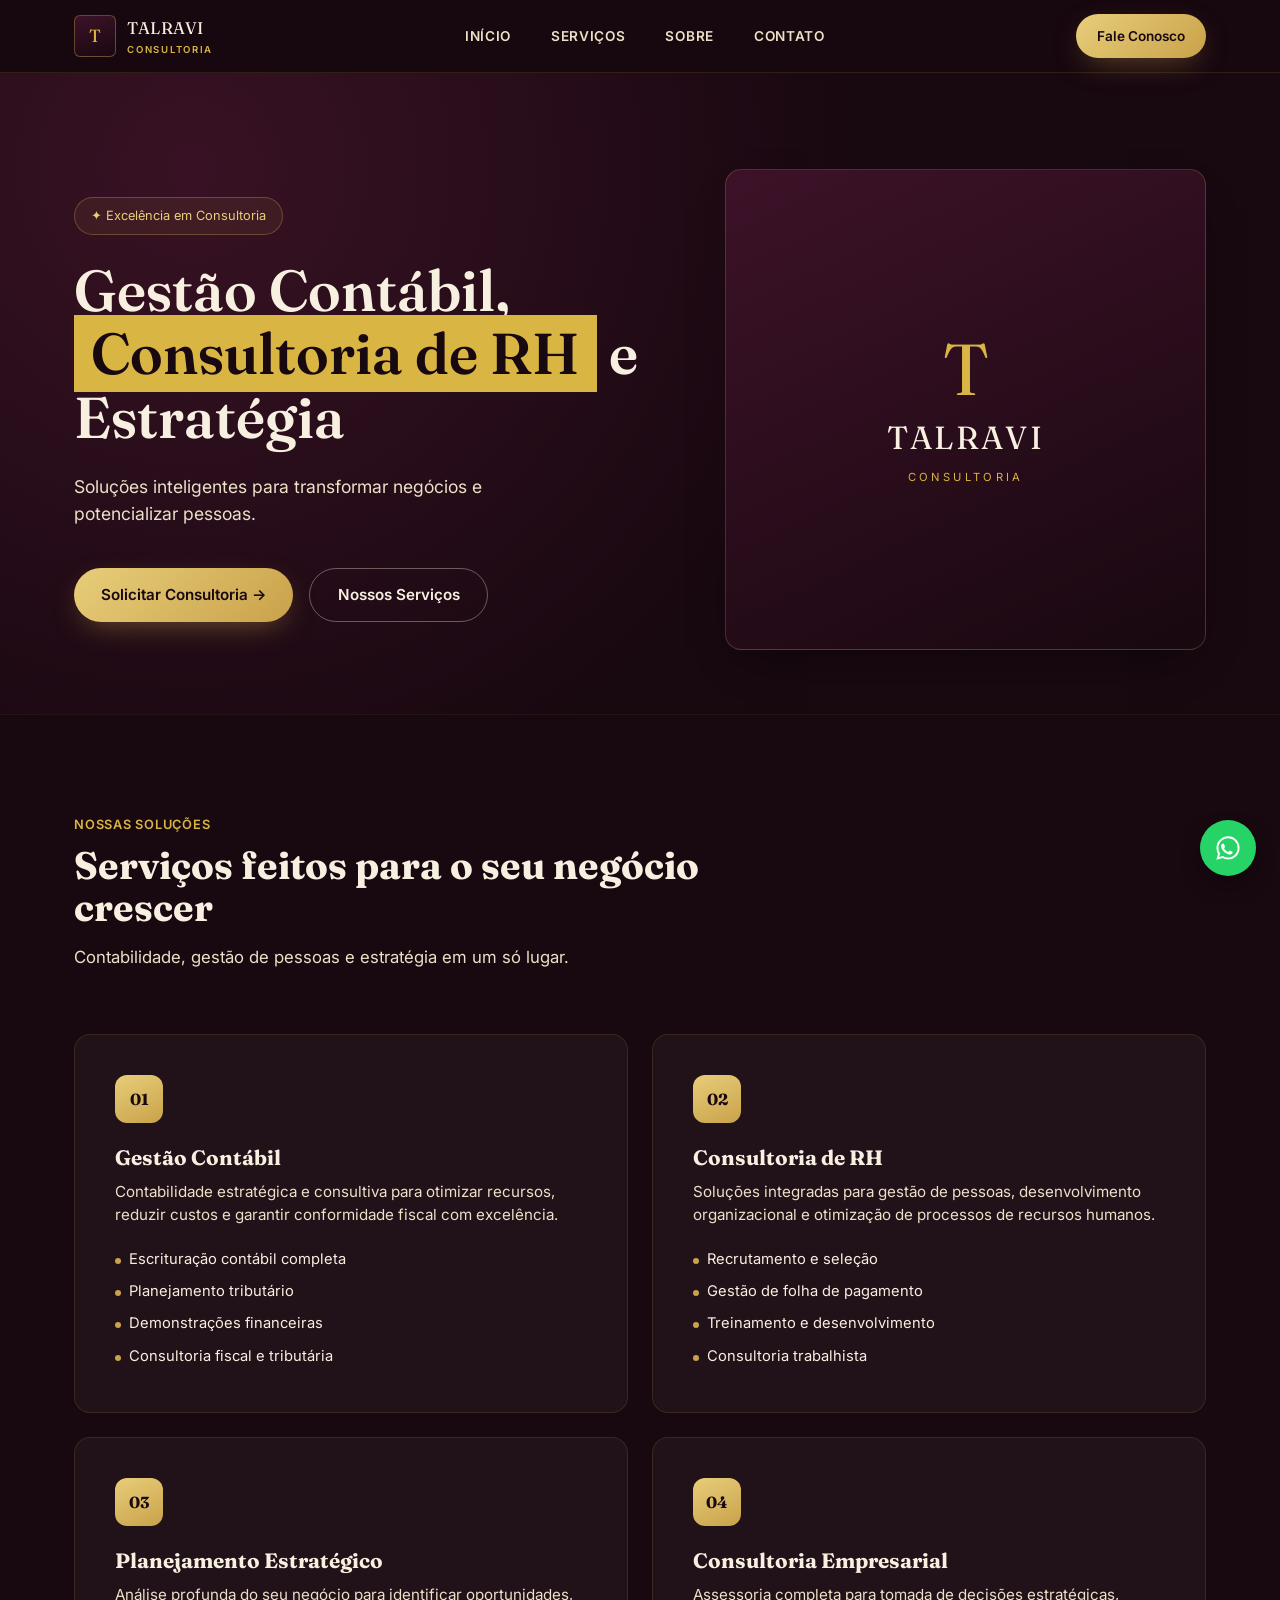
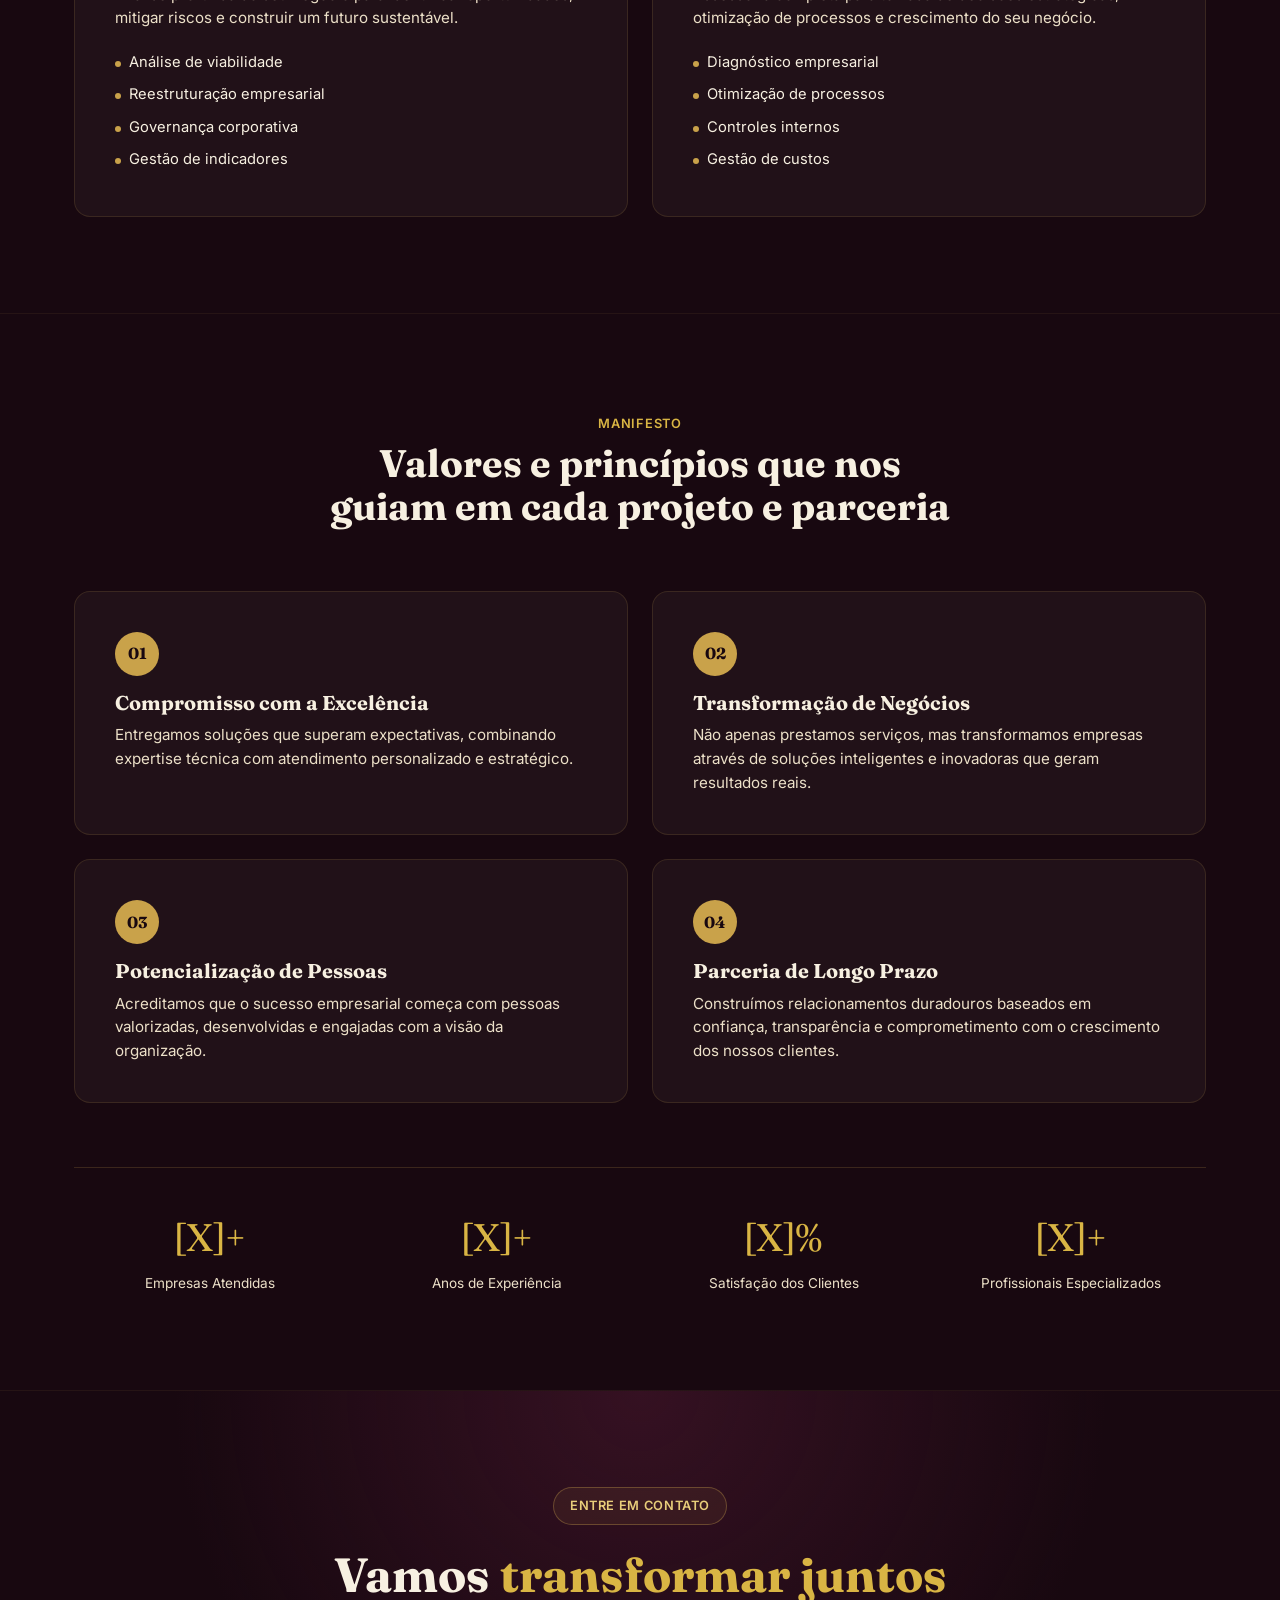
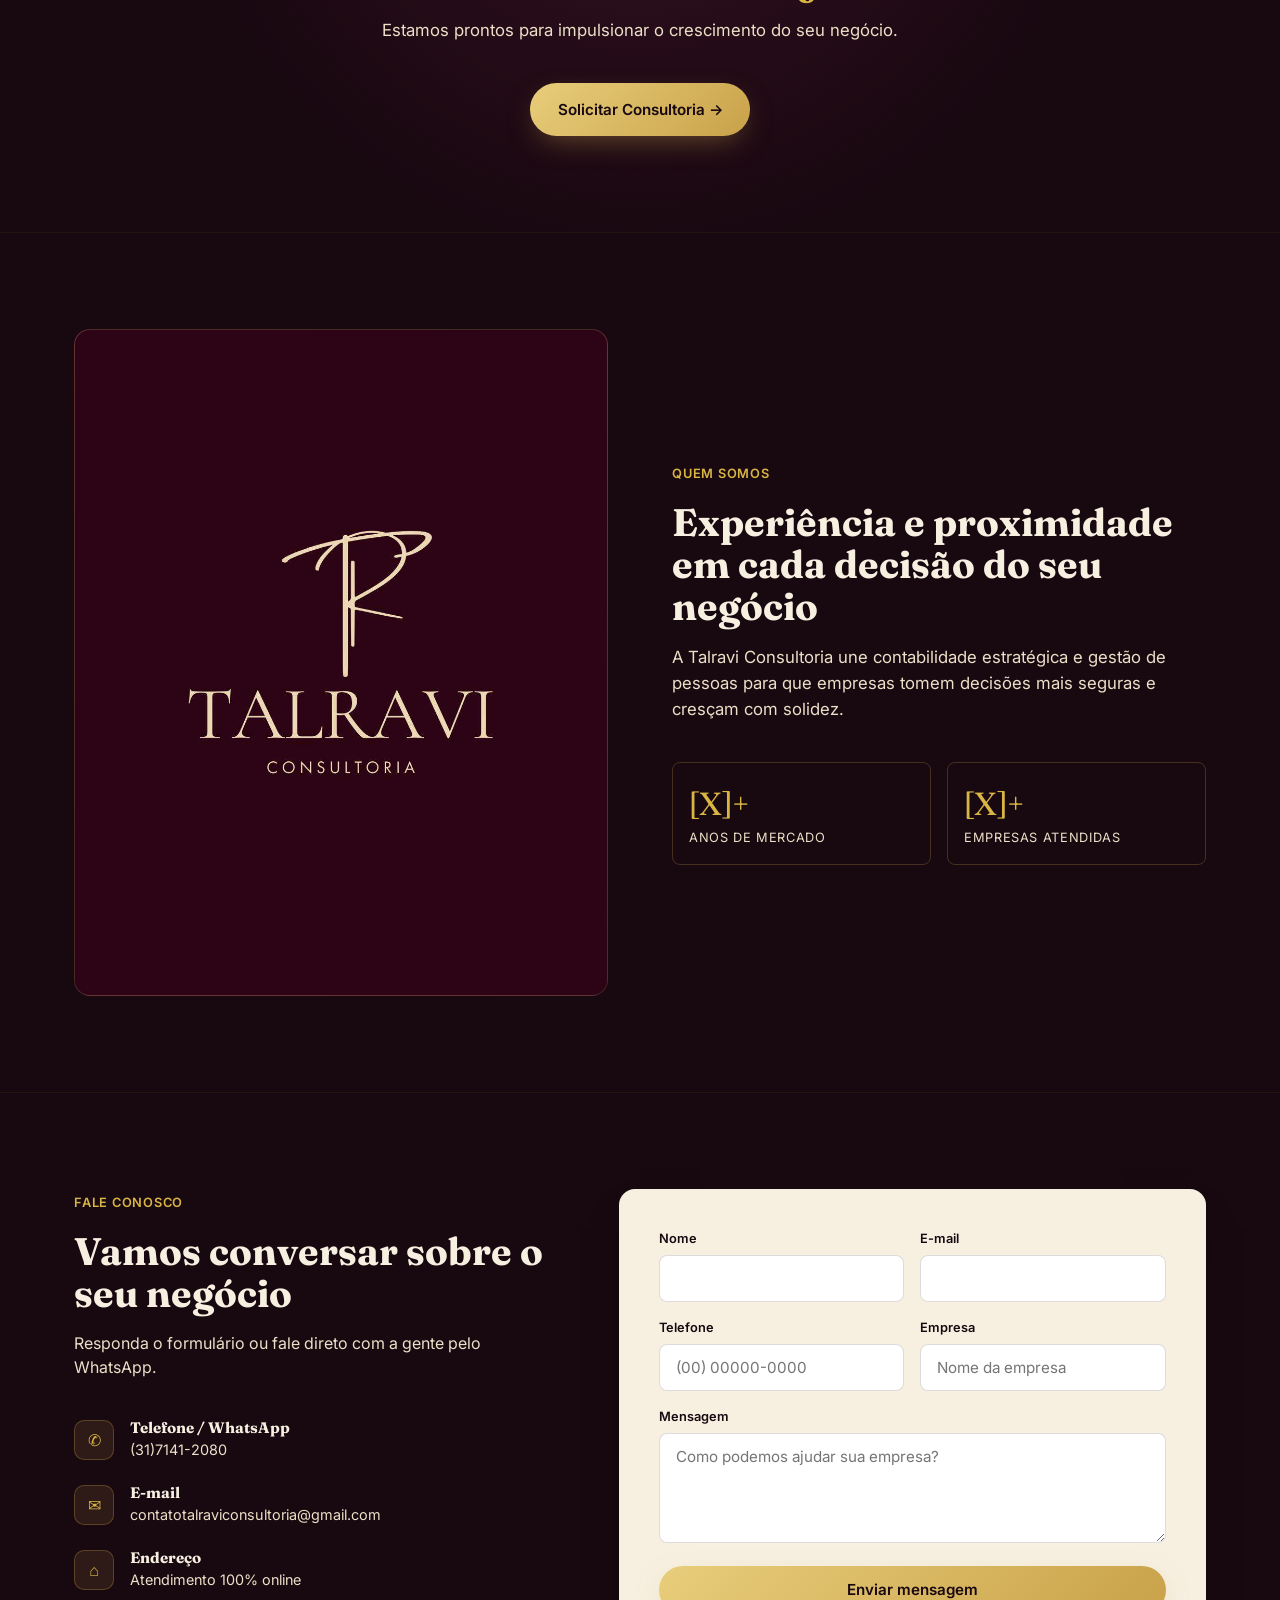
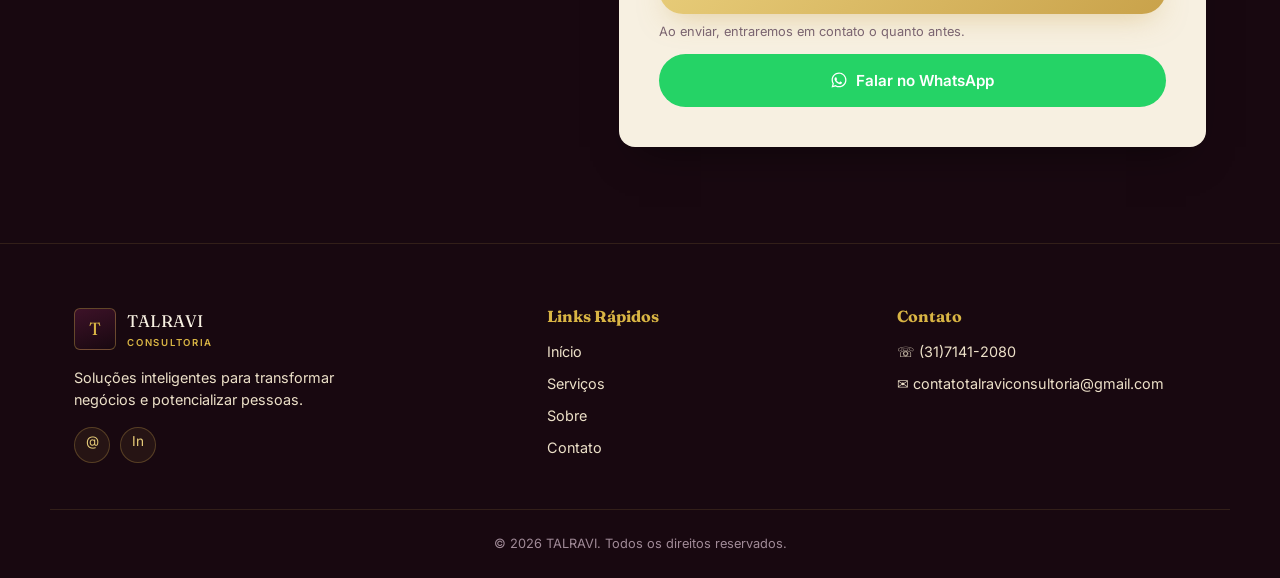
==== commit 8f0abad8: "Update index.html" ====
--- a/index.html
+++ b/index.html
@@ -209,7 +209,7 @@
         <div class="contact-info-list">
           <div class="contact-info-item">
             <span class="icon">✆</span>
-            <div><h4>Telefone / WhatsApp</h4><p>(31)971412080</p></div>
+            <div><h4>Telefone / WhatsApp</h4><p>(31)7141-2080</p></div>
           </div>
           <div class="contact-info-item">
             <span class="icon">✉</span>
@@ -252,7 +252,7 @@
         <p class="form-status" id="form-status"></p>
 
         <!-- TODO: troque SEUNUMERO pelo número de WhatsApp da Talravi -->
-        <a href="https://wa.me/55SNUMERO" target="_blank" rel="noopener" class="btn btn-whatsapp" style="width: 100%; justify-content: center; margin-top: 0.8rem;">
+        <a href="https://wa.me/5531971412080" target="_blank" rel="noopener" class="btn btn-whatsapp" style="width: 100%; justify-content: center; margin-top: 0.8rem;">
           <svg width="18" height="18" viewBox="0 0 24 24" fill="currentColor"><path d="M12.04 2C6.58 2 2.13 6.45 2.13 11.91c0 1.75.46 3.45 1.32 4.95L2.05 22l5.25-1.38a9.9 9.9 0 0 0 4.74 1.21h.01c5.46 0 9.9-4.45 9.9-9.91 0-2.65-1.03-5.14-2.9-7.01A9.82 9.82 0 0 0 12.04 2m0 1.67c2.2 0 4.27.86 5.82 2.42a8.2 8.2 0 0 1 2.41 5.82c0 4.54-3.7 8.23-8.24 8.23a8.2 8.2 0 0 1-4.19-1.15l-.3-.18-3.12.82.83-3.04-.2-.31a8.18 8.18 0 0 1-1.25-4.37c0-4.54 3.7-8.24 8.24-8.24m-4.53 4.7c-.16 0-.42.06-.64.3-.22.24-.85.83-.85 2.03 0 1.2.87 2.35 1 2.51.12.16 1.7 2.71 4.2 3.7 2.07.82 2.49.66 2.94.62.45-.04 1.45-.59 1.65-1.16.2-.57.2-1.06.14-1.16-.06-.1-.22-.16-.46-.28-.24-.12-1.45-.72-1.68-.8-.22-.08-.38-.12-.55.12-.16.24-.63.8-.77.96-.14.16-.28.18-.52.06-.24-.12-1.02-.38-1.94-1.2-.72-.64-1.2-1.43-1.34-1.67-.14-.24-.02-.37.1-.49.11-.11.24-.28.36-.42.12-.14.16-.24.24-.4.08-.16.04-.3-.02-.42-.06-.12-.55-1.34-.76-1.83-.2-.48-.4-.42-.55-.42h-.47Z"/></svg>
           Falar no WhatsApp
         </a>
@@ -290,7 +290,7 @@
     <div class="footer-col">
       <h4>Contato</h4>
       <!-- TODO: substitua pelos dados reais -->
-      <p>☏ (31)971412080</p>
+      <p>☏ (31)7141-2080</p>
       <p>✉ contatotalraviconsultoria@gmail.com</p>
     </div>
   </div>
